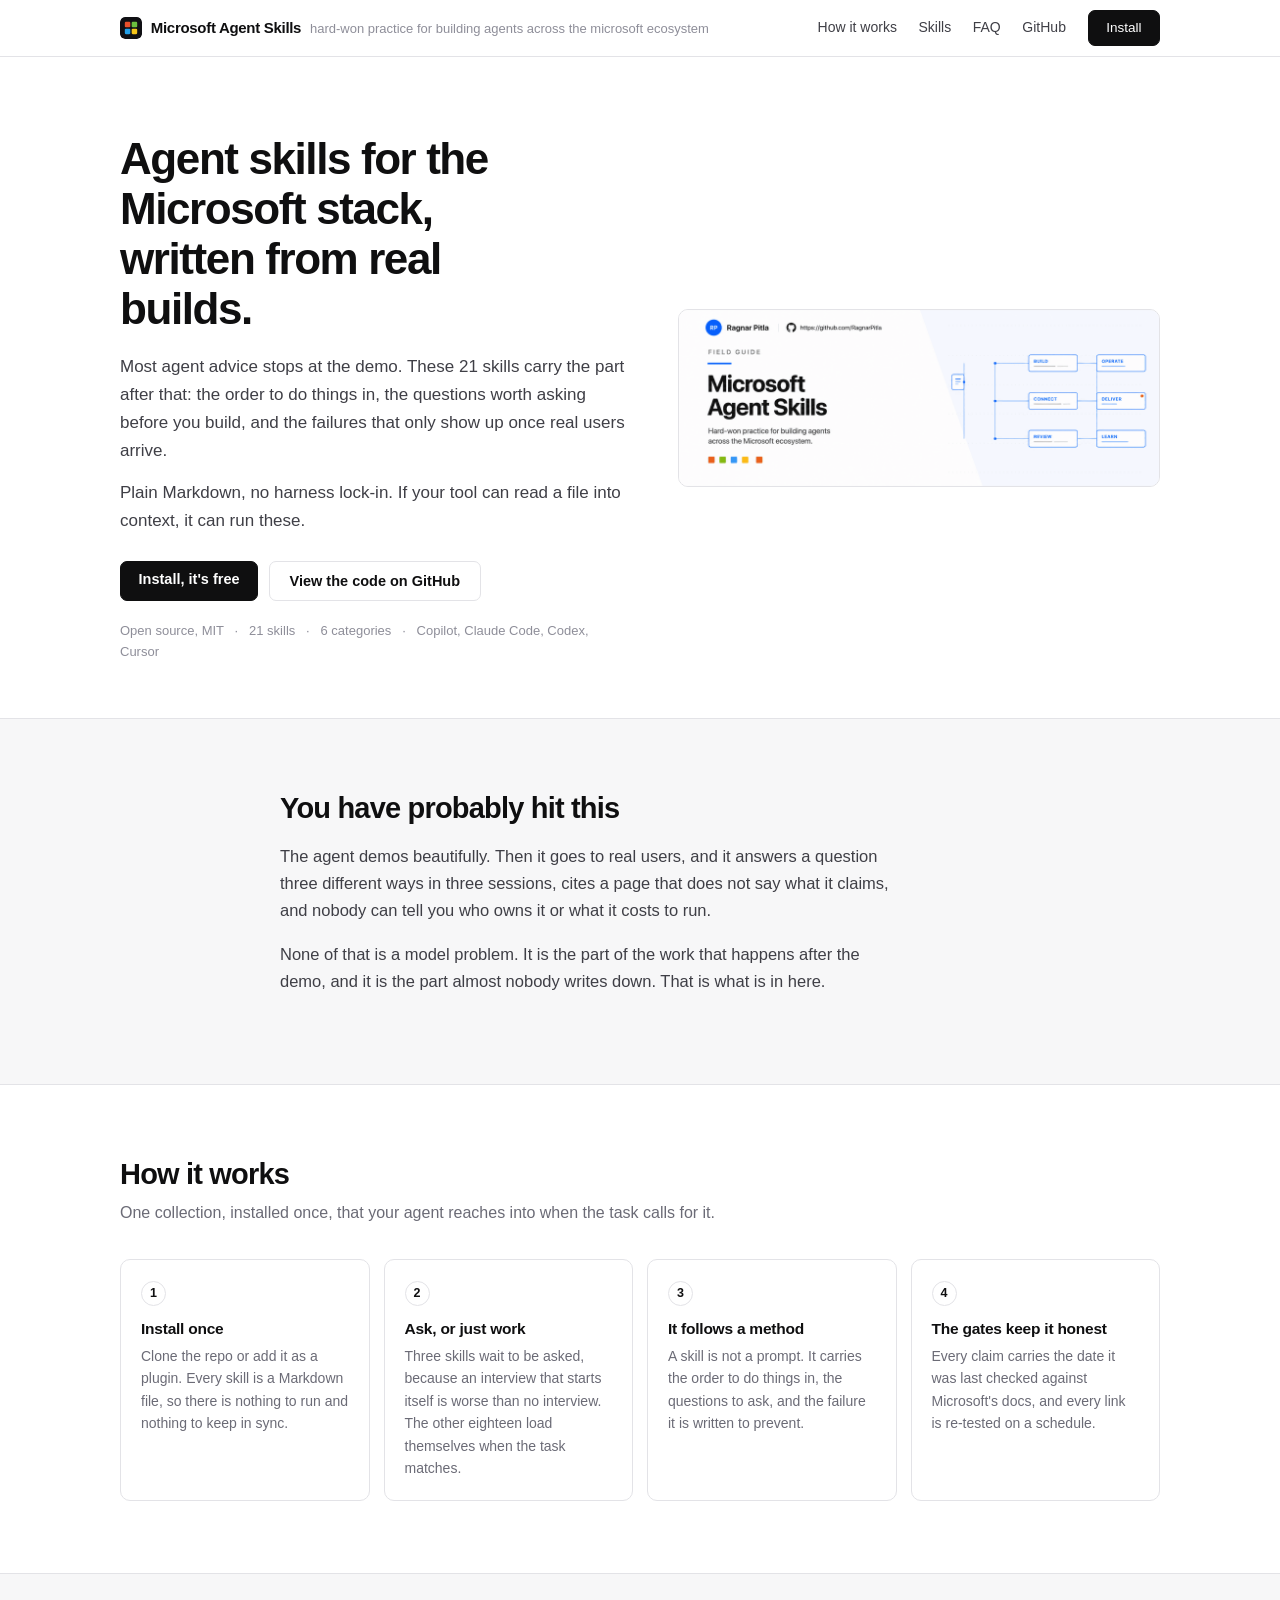
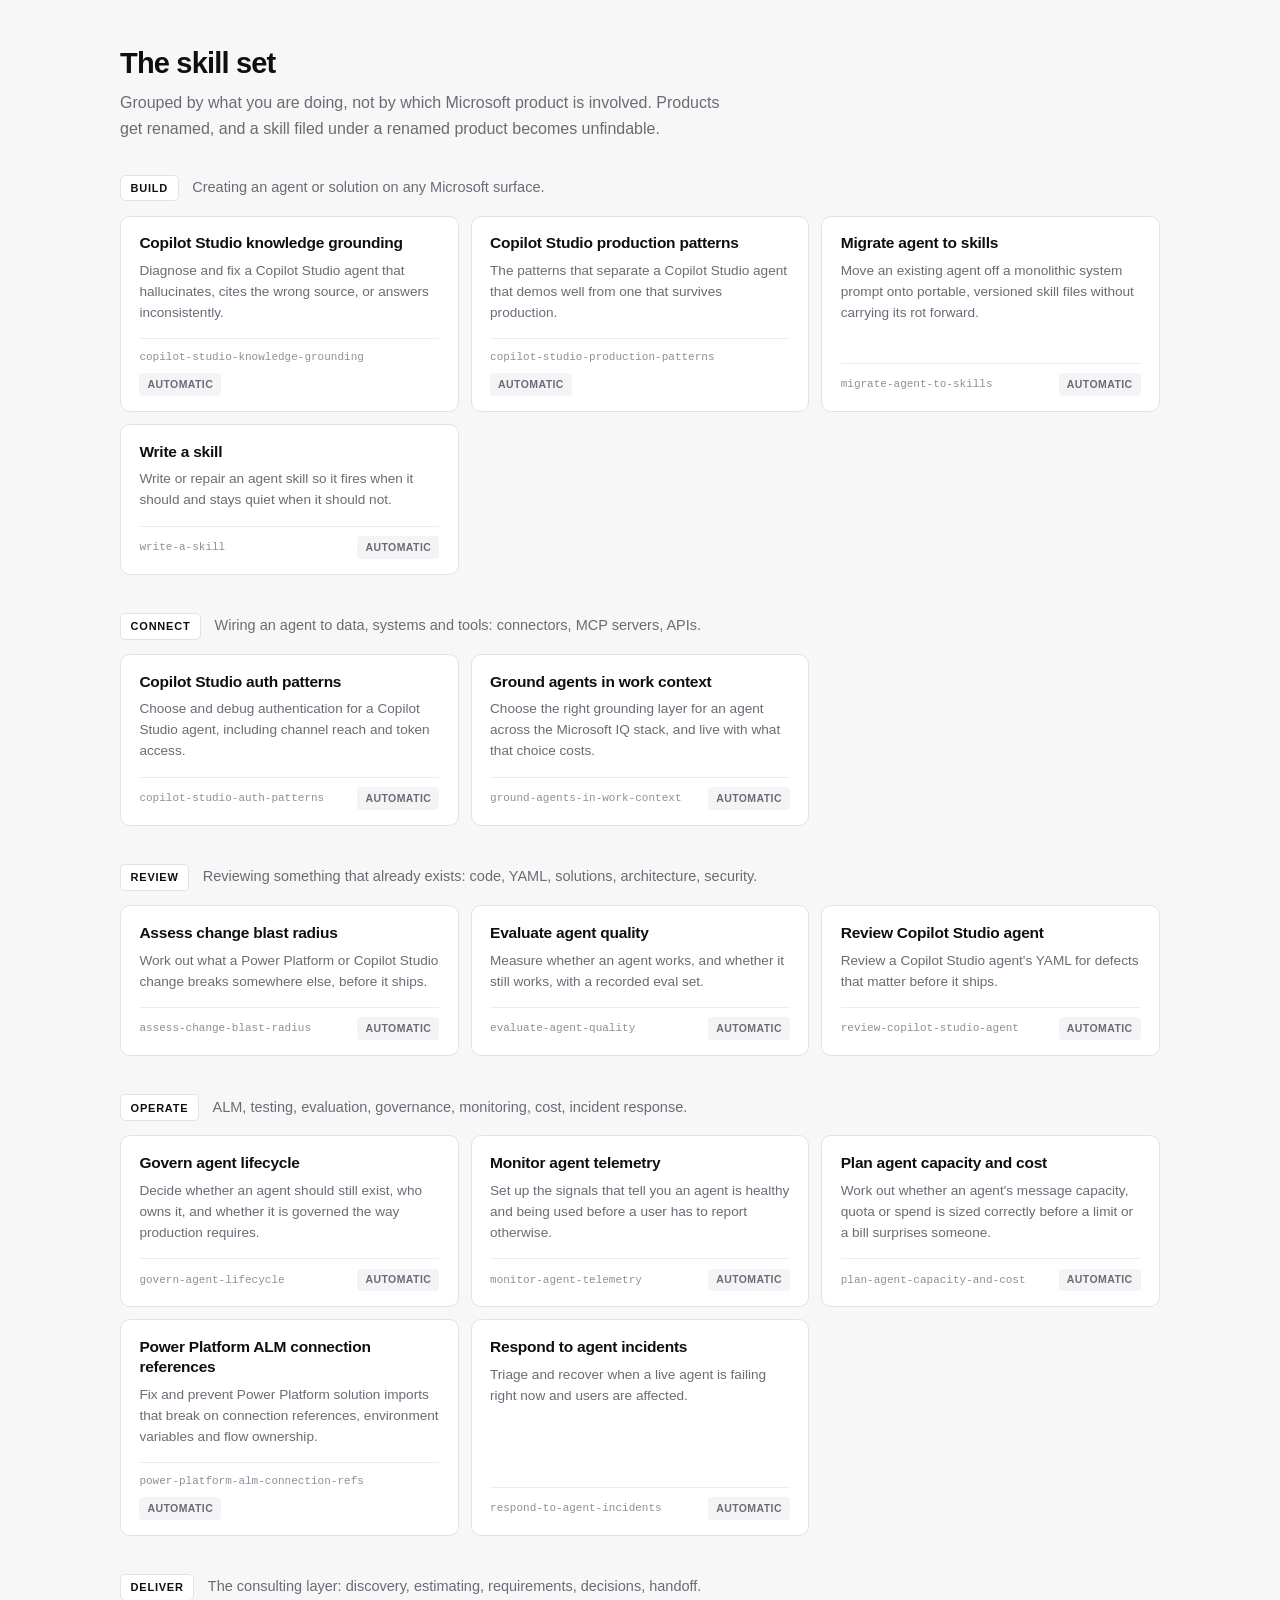
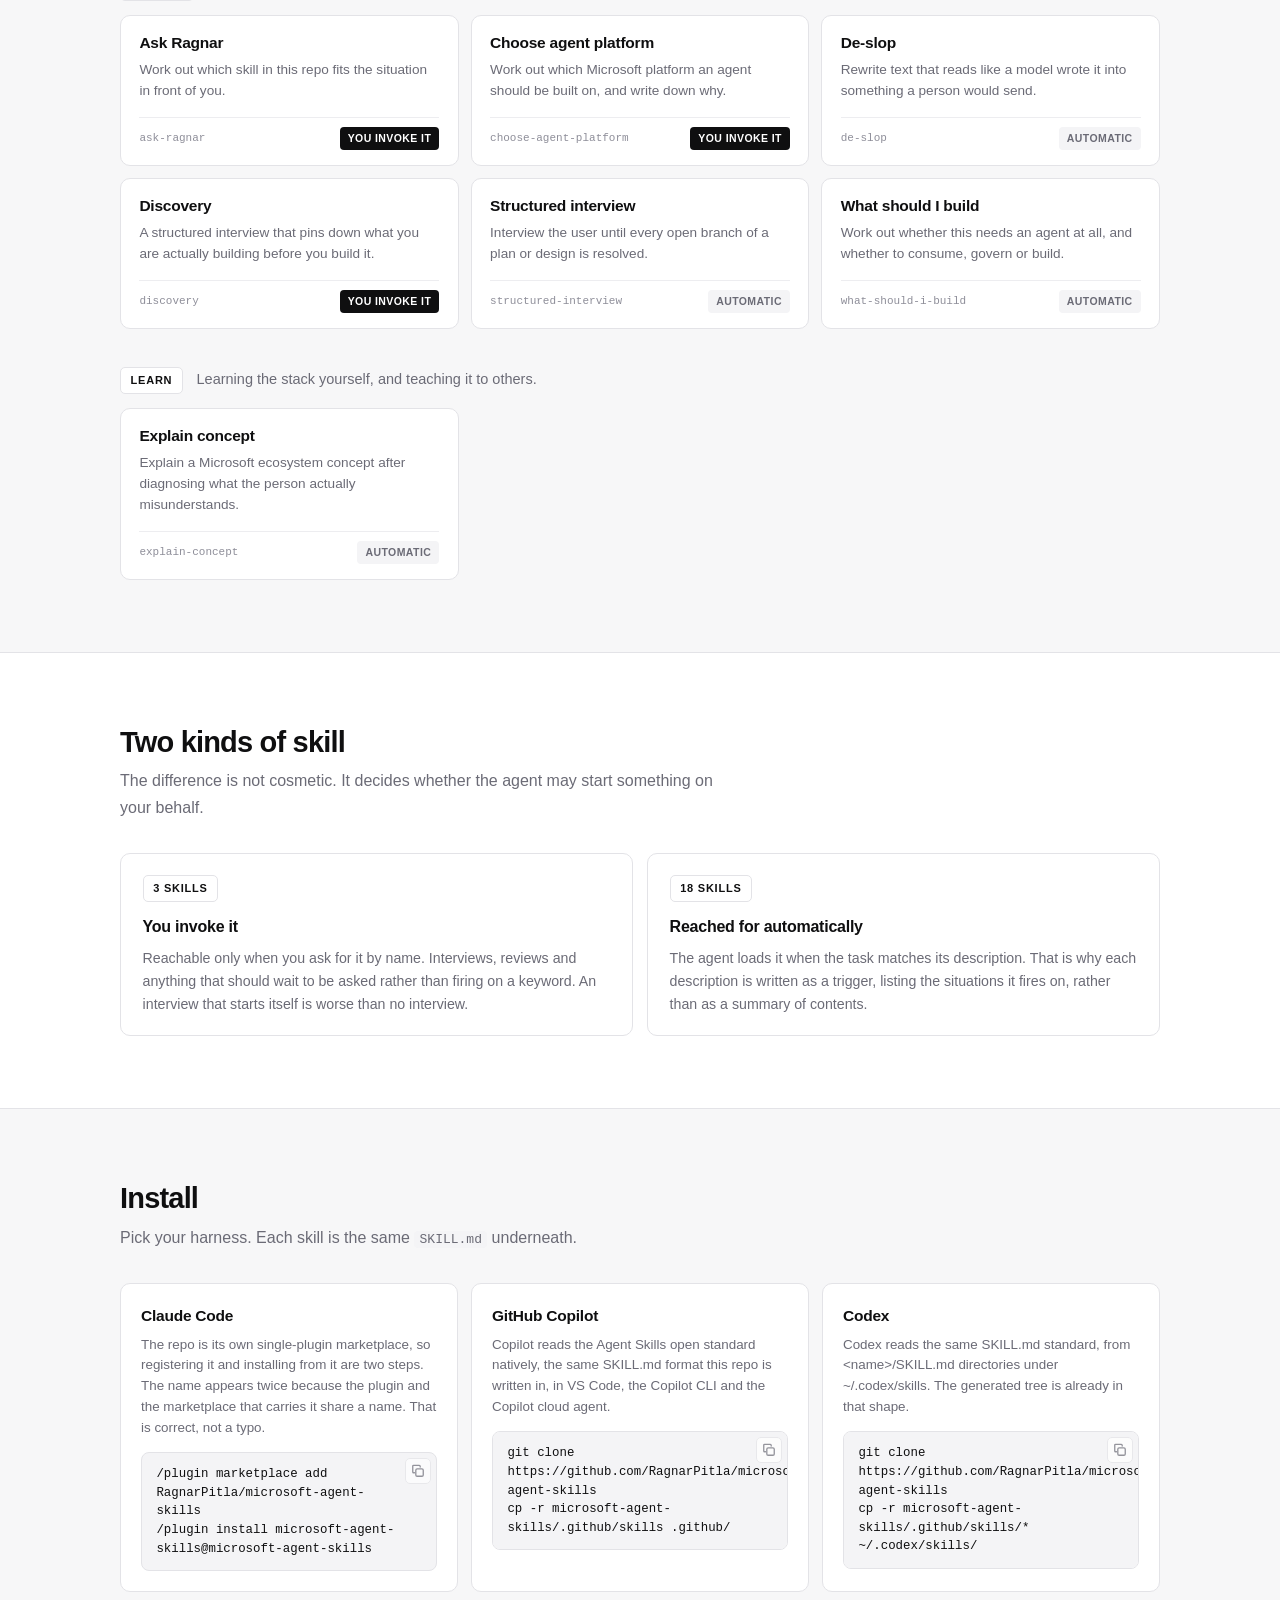
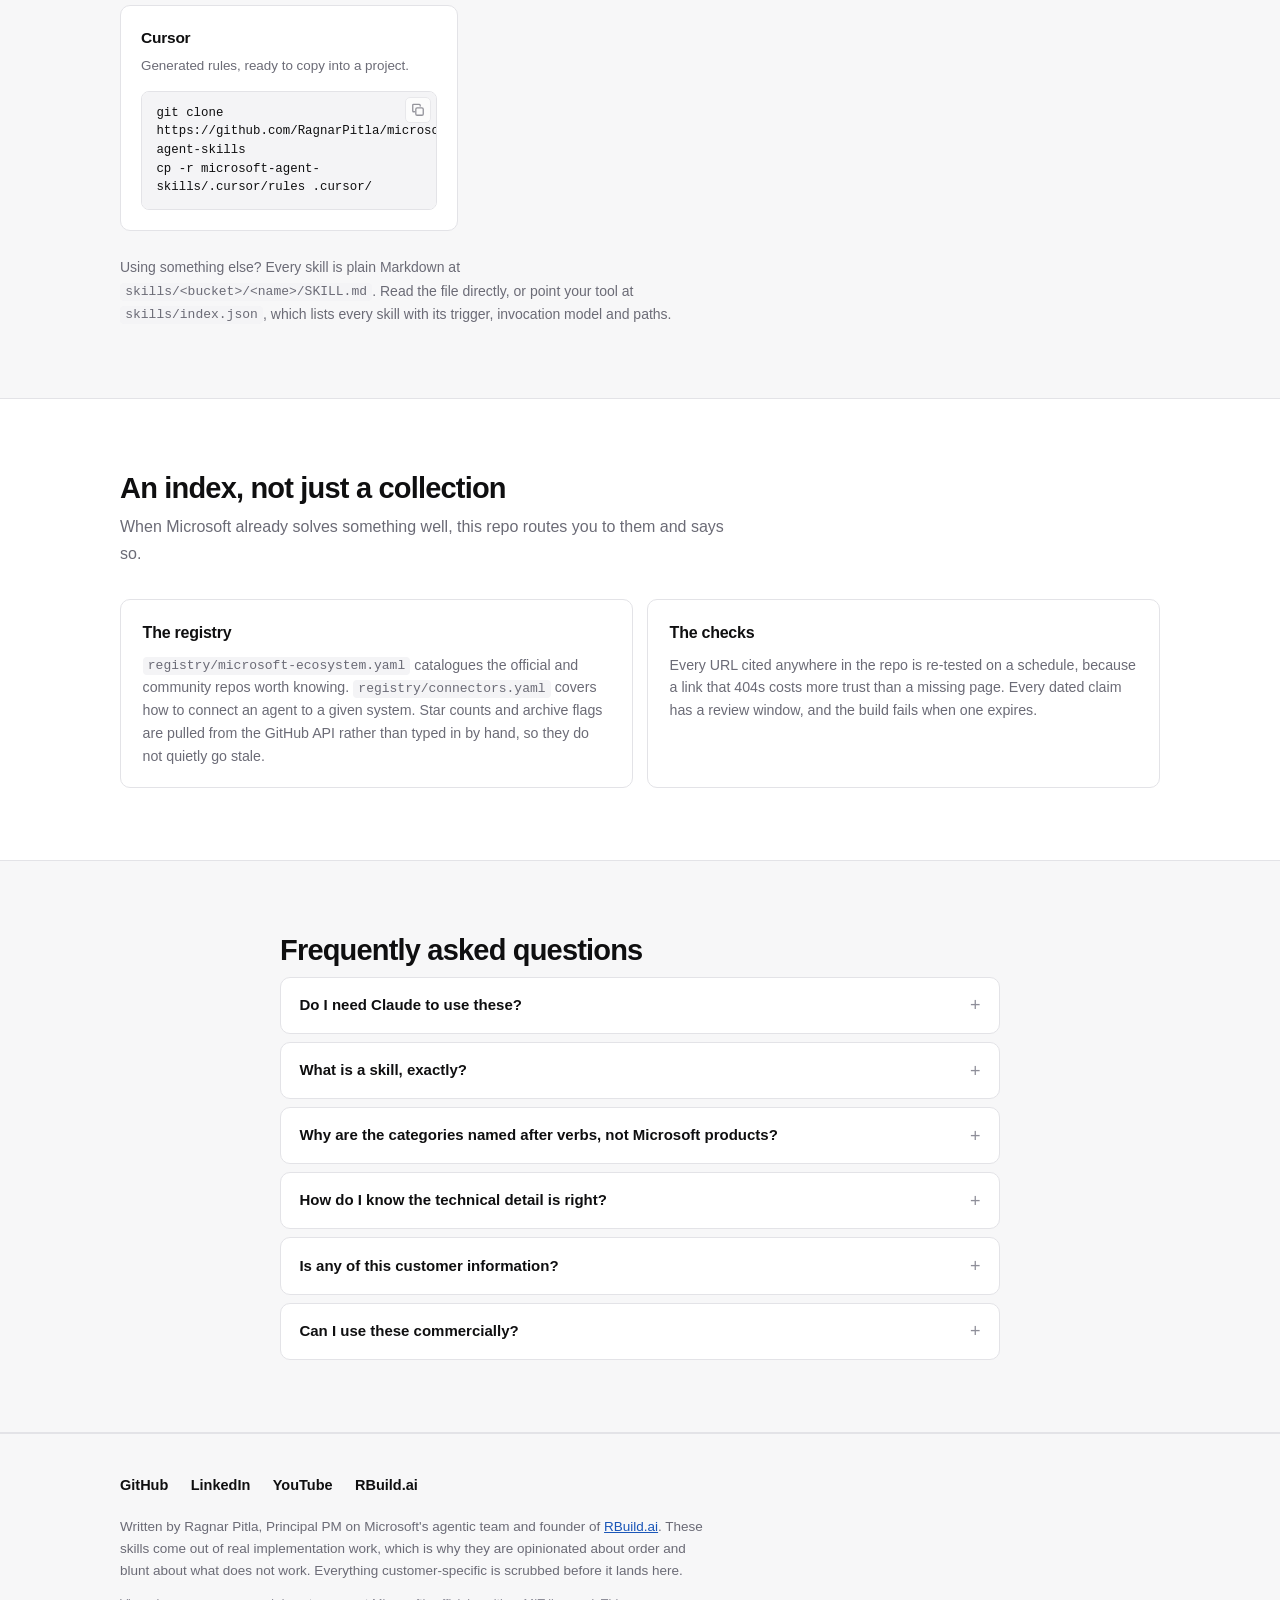
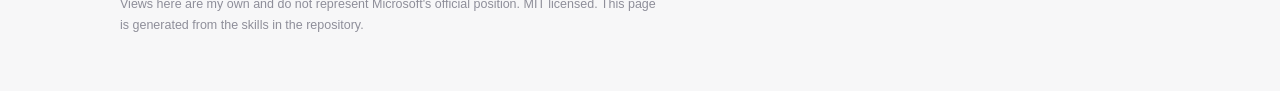
==== docs/index.html @ d9cc36c5 "Microsoft agent skills A harness-agnostic collection of agent skills for building, connecting, revie" ====
<!doctype html>
<!-- Generated by scripts/build-site.mjs. Do not edit by hand; run `npm run build`. -->
<html lang="en">
<head>
<meta charset="utf-8">
<meta name="viewport" content="width=device-width,initial-scale=1">
<title>Microsoft Agent Skills - Hard-won practice for building agents across the Microsoft ecosystem.</title>
<meta name="description" content="Hard-won practice for building agents across the Microsoft ecosystem.">
<meta property="og:title" content="Microsoft Agent Skills">
<meta property="og:description" content="Hard-won practice for building agents across the Microsoft ecosystem.">
<meta property="og:image" content="https://github.com/RagnarPitla/microsoft-agent-skills/raw/main/docs/assets/readme-hero.png">
<meta name="twitter:card" content="summary_large_image">
<link rel="icon" href="assets/favicon.svg" type="image/svg+xml">
<link rel="stylesheet" href="assets/site.css">
</head>
<body>

<header class="nav">
  <div class="wrap nav-in">
    <a class="brand" href="./">
      <img src="assets/favicon.svg" alt="" width="22" height="22">
      <strong>Microsoft Agent Skills</strong>
      <span class="brand-note">hard-won practice for building agents across the microsoft ecosystem</span>
    </a>
    <nav class="nav-links">
      <a href="#how">How it works</a>
      <a href="#skills">Skills</a>
      <a href="#faq">FAQ</a>
      <a href="https://github.com/RagnarPitla/microsoft-agent-skills">GitHub</a>
      <a class="btn dark" href="#install">Install</a>
    </nav>
  </div>
</header>

<main>

  <section class="hero">
    <div class="wrap hero-in">
      <div class="hero-copy">
        <h1>Agent skills for the Microsoft stack, written from real builds.</h1>
        <p class="lede">Most agent advice stops at the demo. These 21 skills carry the part after that: the order to do things in, the questions worth asking before you build, and the failures that only show up once real users arrive.</p>
        <p class="lede">Plain Markdown, no harness lock-in. If your tool can read a file into context, it can run these.</p>
        <div class="cta">
          <a class="btn dark" href="#install">Install, it's free</a>
          <a class="btn" href="https://github.com/RagnarPitla/microsoft-agent-skills">View the code on GitHub</a>
        </div>
        <p class="meta">Open source, MIT <span>&middot;</span> 21 skills <span>&middot;</span> 6 categories <span>&middot;</span> Copilot, Claude Code, Codex, Cursor</p>
      </div>
      <div class="hero-art">
        <img src="assets/readme-hero.png" alt="Microsoft Agent Skills by Ragnar Pitla - Hard-won practice for building agents across the Microsoft ecosystem.">
      </div>
    </div>
  </section>

  <section class="band">
    <div class="wrap narrow">
      <h2>You have probably hit this</h2>
      <p>The agent demos beautifully. Then it goes to real users, and it answers a question three different ways in three sessions, cites a page that does not say what it claims, and nobody can tell you who owns it or what it costs to run.</p>
      <p>None of that is a model problem. It is the part of the work that happens after the demo, and it is the part almost nobody writes down. That is what is in here.</p>
    </div>
  </section>

  <section id="how">
    <div class="wrap">
      <h2>How it works</h2>
      <p class="sub">One collection, installed once, that your agent reaches into when the task calls for it.</p>
      <ol class="steps">
          <li>
            <span class="num">1</span>
            <h3>Install once</h3>
            <p>Clone the repo or add it as a plugin. Every skill is a Markdown file, so there is nothing to run and nothing to keep in sync.</p>
          </li>
          <li>
            <span class="num">2</span>
            <h3>Ask, or just work</h3>
            <p>Three skills wait to be asked, because an interview that starts itself is worse than no interview. The other eighteen load themselves when the task matches.</p>
          </li>
          <li>
            <span class="num">3</span>
            <h3>It follows a method</h3>
            <p>A skill is not a prompt. It carries the order to do things in, the questions to ask, and the failure it is written to prevent.</p>
          </li>
          <li>
            <span class="num">4</span>
            <h3>The gates keep it honest</h3>
            <p>Every claim carries the date it was last checked against Microsoft's docs, and every link is re-tested on a schedule.</p>
          </li>
      </ol>
    </div>
  </section>

  <section id="skills" class="band">
    <div class="wrap">
      <h2>The skill set</h2>
      <p class="sub">Grouped by what you are doing, not by which Microsoft product is involved. Products get renamed, and a skill filed under a renamed product becomes unfindable.</p>
      <div class="buckets">
        <div class="bucket" id="build">
          <div class="bucket-head">
            <span class="pill">build</span>
            <p>Creating an agent or solution on any Microsoft surface.</p>
          </div>
          <div class="skills">
          <a class="skill" href="build/copilot-studio-knowledge-grounding.html">
            <h3>Copilot Studio knowledge grounding</h3>
            <p>Diagnose and fix a Copilot Studio agent that hallucinates, cites the wrong source, or answers inconsistently.</p>
            <footer><code>copilot-studio-knowledge-grounding</code><span class="badge auto">Automatic</span></footer>
          </a>
          <a class="skill" href="build/copilot-studio-production-patterns.html">
            <h3>Copilot Studio production patterns</h3>
            <p>The patterns that separate a Copilot Studio agent that demos well from one that survives production.</p>
            <footer><code>copilot-studio-production-patterns</code><span class="badge auto">Automatic</span></footer>
          </a>
          <a class="skill" href="build/migrate-agent-to-skills.html">
            <h3>Migrate agent to skills</h3>
            <p>Move an existing agent off a monolithic system prompt onto portable, versioned skill files without carrying its rot forward.</p>
            <footer><code>migrate-agent-to-skills</code><span class="badge auto">Automatic</span></footer>
          </a>
          <a class="skill" href="build/write-a-skill.html">
            <h3>Write a skill</h3>
            <p>Write or repair an agent skill so it fires when it should and stays quiet when it should not.</p>
            <footer><code>write-a-skill</code><span class="badge auto">Automatic</span></footer>
          </a>
          </div>
        </div>

        <div class="bucket" id="connect">
          <div class="bucket-head">
            <span class="pill">connect</span>
            <p>Wiring an agent to data, systems and tools: connectors, MCP servers, APIs.</p>
          </div>
          <div class="skills">
          <a class="skill" href="connect/copilot-studio-auth-patterns.html">
            <h3>Copilot Studio auth patterns</h3>
            <p>Choose and debug authentication for a Copilot Studio agent, including channel reach and token access.</p>
            <footer><code>copilot-studio-auth-patterns</code><span class="badge auto">Automatic</span></footer>
          </a>
          <a class="skill" href="connect/ground-agents-in-work-context.html">
            <h3>Ground agents in work context</h3>
            <p>Choose the right grounding layer for an agent across the Microsoft IQ stack, and live with what that choice costs.</p>
            <footer><code>ground-agents-in-work-context</code><span class="badge auto">Automatic</span></footer>
          </a>
          </div>
        </div>

        <div class="bucket" id="review">
          <div class="bucket-head">
            <span class="pill">review</span>
            <p>Reviewing something that already exists: code, YAML, solutions, architecture, security.</p>
          </div>
          <div class="skills">
          <a class="skill" href="review/assess-change-blast-radius.html">
            <h3>Assess change blast radius</h3>
            <p>Work out what a Power Platform or Copilot Studio change breaks somewhere else, before it ships.</p>
            <footer><code>assess-change-blast-radius</code><span class="badge auto">Automatic</span></footer>
          </a>
          <a class="skill" href="review/evaluate-agent-quality.html">
            <h3>Evaluate agent quality</h3>
            <p>Measure whether an agent works, and whether it still works, with a recorded eval set.</p>
            <footer><code>evaluate-agent-quality</code><span class="badge auto">Automatic</span></footer>
          </a>
          <a class="skill" href="review/review-copilot-studio-agent.html">
            <h3>Review Copilot Studio agent</h3>
            <p>Review a Copilot Studio agent's YAML for defects that matter before it ships.</p>
            <footer><code>review-copilot-studio-agent</code><span class="badge auto">Automatic</span></footer>
          </a>
          </div>
        </div>

        <div class="bucket" id="operate">
          <div class="bucket-head">
            <span class="pill">operate</span>
            <p>ALM, testing, evaluation, governance, monitoring, cost, incident response.</p>
          </div>
          <div class="skills">
          <a class="skill" href="operate/govern-agent-lifecycle.html">
            <h3>Govern agent lifecycle</h3>
            <p>Decide whether an agent should still exist, who owns it, and whether it is governed the way production requires.</p>
            <footer><code>govern-agent-lifecycle</code><span class="badge auto">Automatic</span></footer>
          </a>
          <a class="skill" href="operate/monitor-agent-telemetry.html">
            <h3>Monitor agent telemetry</h3>
            <p>Set up the signals that tell you an agent is healthy and being used before a user has to report otherwise.</p>
            <footer><code>monitor-agent-telemetry</code><span class="badge auto">Automatic</span></footer>
          </a>
          <a class="skill" href="operate/plan-agent-capacity-and-cost.html">
            <h3>Plan agent capacity and cost</h3>
            <p>Work out whether an agent's message capacity, quota or spend is sized correctly before a limit or a bill surprises someone.</p>
            <footer><code>plan-agent-capacity-and-cost</code><span class="badge auto">Automatic</span></footer>
          </a>
          <a class="skill" href="operate/power-platform-alm-connection-refs.html">
            <h3>Power Platform ALM connection references</h3>
            <p>Fix and prevent Power Platform solution imports that break on connection references, environment variables and flow ownership.</p>
            <footer><code>power-platform-alm-connection-refs</code><span class="badge auto">Automatic</span></footer>
          </a>
          <a class="skill" href="operate/respond-to-agent-incidents.html">
            <h3>Respond to agent incidents</h3>
            <p>Triage and recover when a live agent is failing right now and users are affected.</p>
            <footer><code>respond-to-agent-incidents</code><span class="badge auto">Automatic</span></footer>
          </a>
          </div>
        </div>

        <div class="bucket" id="deliver">
          <div class="bucket-head">
            <span class="pill">deliver</span>
            <p>The consulting layer: discovery, estimating, requirements, decisions, handoff.</p>
          </div>
          <div class="skills">
          <a class="skill" href="deliver/ask-ragnar.html">
            <h3>Ask Ragnar</h3>
            <p>Work out which skill in this repo fits the situation in front of you.</p>
            <footer><code>ask-ragnar</code><span class="badge you">You invoke it</span></footer>
          </a>
          <a class="skill" href="deliver/choose-agent-platform.html">
            <h3>Choose agent platform</h3>
            <p>Work out which Microsoft platform an agent should be built on, and write down why.</p>
            <footer><code>choose-agent-platform</code><span class="badge you">You invoke it</span></footer>
          </a>
          <a class="skill" href="deliver/de-slop.html">
            <h3>De-slop</h3>
            <p>Rewrite text that reads like a model wrote it into something a person would send.</p>
            <footer><code>de-slop</code><span class="badge auto">Automatic</span></footer>
          </a>
          <a class="skill" href="deliver/discovery.html">
            <h3>Discovery</h3>
            <p>A structured interview that pins down what you are actually building before you build it.</p>
            <footer><code>discovery</code><span class="badge you">You invoke it</span></footer>
          </a>
          <a class="skill" href="deliver/structured-interview.html">
            <h3>Structured interview</h3>
            <p>Interview the user until every open branch of a plan or design is resolved.</p>
            <footer><code>structured-interview</code><span class="badge auto">Automatic</span></footer>
          </a>
          <a class="skill" href="deliver/what-should-i-build.html">
            <h3>What should I build</h3>
            <p>Work out whether this needs an agent at all, and whether to consume, govern or build.</p>
            <footer><code>what-should-i-build</code><span class="badge auto">Automatic</span></footer>
          </a>
          </div>
        </div>

        <div class="bucket" id="learn">
          <div class="bucket-head">
            <span class="pill">learn</span>
            <p>Learning the stack yourself, and teaching it to others.</p>
          </div>
          <div class="skills">
          <a class="skill" href="learn/explain-concept.html">
            <h3>Explain concept</h3>
            <p>Explain a Microsoft ecosystem concept after diagnosing what the person actually misunderstands.</p>
            <footer><code>explain-concept</code><span class="badge auto">Automatic</span></footer>
          </a>
          </div>
        </div>
      </div>
    </div>
  </section>

  <section id="invocation">
    <div class="wrap">
      <h2>Two kinds of skill</h2>
      <p class="sub">The difference is not cosmetic. It decides whether the agent may start something on your behalf.</p>
      <div class="two">
        <div>
          <span class="pill">3 skills</span>
          <h3>You invoke it</h3>
          <p>Reachable only when you ask for it by name. Interviews, reviews and anything that should wait to be asked rather than firing on a keyword. An interview that starts itself is worse than no interview.</p>
        </div>
        <div>
          <span class="pill">18 skills</span>
          <h3>Reached for automatically</h3>
          <p>The agent loads it when the task matches its description. That is why each description is written as a trigger, listing the situations it fires on, rather than as a summary of contents.</p>
        </div>
      </div>
    </div>
  </section>

  <section id="install" class="band">
    <div class="wrap">
      <h2>Install</h2>
      <p class="sub">Pick your harness. Each skill is the same <code>SKILL.md</code> underneath.</p>
      <div class="installs">
          <article class="install">
            <h3>Claude Code</h3>
            <p>The repo is its own single-plugin marketplace, so registering it and installing from it are two steps. The name appears twice because the plugin and the marketplace that carries it share a name. That is correct, not a typo.</p>
            <pre><code>/plugin marketplace add RagnarPitla/microsoft-agent-skills
/plugin install microsoft-agent-skills@microsoft-agent-skills</code></pre>
          </article>
          <article class="install">
            <h3>GitHub Copilot</h3>
            <p>Copilot reads the Agent Skills open standard natively, the same SKILL.md format this repo is written in, in VS Code, the Copilot CLI and the Copilot cloud agent.</p>
            <pre><code>git clone https://github.com/RagnarPitla/microsoft-agent-skills
cp -r microsoft-agent-skills/.github/skills .github/</code></pre>
          </article>
          <article class="install">
            <h3>Codex</h3>
            <p>Codex reads the same SKILL.md standard, from &lt;name&gt;/SKILL.md directories under ~/.codex/skills. The generated tree is already in that shape.</p>
            <pre><code>git clone https://github.com/RagnarPitla/microsoft-agent-skills
cp -r microsoft-agent-skills/.github/skills/* ~/.codex/skills/</code></pre>
          </article>
          <article class="install">
            <h3>Cursor</h3>
            <p>Generated rules, ready to copy into a project.</p>
            <pre><code>git clone https://github.com/RagnarPitla/microsoft-agent-skills
cp -r microsoft-agent-skills/.cursor/rules .cursor/</code></pre>
          </article>
      </div>
      <p class="note">Using something else? Every skill is plain Markdown at <code>skills/&lt;bucket&gt;/&lt;name&gt;/SKILL.md</code>. Read the file directly, or point your tool at <code>skills/index.json</code>, which lists every skill with its trigger, invocation model and paths.</p>
    </div>
  </section>

  <section id="honest">
    <div class="wrap">
      <h2>An index, not just a collection</h2>
      <p class="sub">When Microsoft already solves something well, this repo routes you to them and says so.</p>
      <div class="two">
        <div>
          <h3>The registry</h3>
          <p><code>registry/microsoft-ecosystem.yaml</code> catalogues the official and community repos worth knowing. <code>registry/connectors.yaml</code> covers how to connect an agent to a given system. Star counts and archive flags are pulled from the GitHub API rather than typed in by hand, so they do not quietly go stale.</p>
        </div>
        <div>
          <h3>The checks</h3>
          <p>Every URL cited anywhere in the repo is re-tested on a schedule, because a link that 404s costs more trust than a missing page. Every dated claim has a review window, and the build fails when one expires.</p>
        </div>
      </div>
    </div>
  </section>

  <section id="faq" class="band">
    <div class="wrap narrow">
      <h2>Frequently asked questions</h2>
      <div class="faq">
          <details>
            <summary>Do I need Claude to use these?</summary>
            <p>No. GitHub Copilot is the primary target, and Codex and Cursor are peers rather than afterthoughts. Every skill is plain Markdown with no harness-specific assumptions, so any tool that can read a file into context can run them.</p>
          </details>
          <details>
            <summary>What is a skill, exactly?</summary>
            <p>A Markdown file with front matter, holding the method for one job: what to ask, what order to do it in, and what goes wrong if you skip a step. It is closer to a checklist written by someone who has done the work than to a prompt.</p>
          </details>
          <details>
            <summary>Why are the categories named after verbs, not Microsoft products?</summary>
            <p>Because Microsoft renames its products constantly. A folder called copilot-studio would be wrong within a year, and a skill filed under a renamed product becomes unfindable. Products appear inside a skill, never as the top-level taxonomy.</p>
          </details>
          <details>
            <summary>How do I know the technical detail is right?</summary>
            <p>Every skill records the date its claims were last read against Microsoft's documentation, and one line on where the knowledge came from. Perishable claims carry their own review date and the build fails when one goes stale. Where something could not be verified, the skill says so instead of guessing.</p>
          </details>
          <details>
            <summary>Is any of this customer information?</summary>
            <p>No. Nothing here names a customer, carries data from a customer tenant, or describes anything Microsoft has not announced publicly. Worked examples use invented companies and synthetic data, and a scrub gate runs before anything is published.</p>
          </details>
          <details>
            <summary>Can I use these commercially?</summary>
            <p>Yes. MIT licensed. Fork it, copy one skill out of it, or rewrite them for your own stack.</p>
          </details>
      </div>
    </div>
  </section>

</main>

<footer class="foot">
  <div class="wrap">
    <div class="foot-links">
        <a href="https://github.com/RagnarPitla">GitHub</a>
        <a href="https://www.linkedin.com/in/ragnarpitla">LinkedIn</a>
        <a href="https://www.youtube.com/@RagnarPitla">YouTube</a>
        <a href="https://rbuild.ai">RBuild.ai</a>
    </div>
    <p>Written by Ragnar Pitla, Principal PM on Microsoft's agentic team and founder of <a href="https://rbuild.ai">RBuild.ai</a>. These skills come out of real implementation work, which is why they are opinionated about order and blunt about what does not work. Everything customer-specific is scrubbed before it lands here.</p>
    <p class="fine">Views here are my own and do not represent Microsoft's official position. MIT licensed. This page is generated from the skills in the repository.</p>
  </div>
</footer>

<script src="assets/copy.js" defer></script>

</body>
</html>
---- docs/assets/site.css ----
/* Site styles for the published pages.
   Hand-maintained. Shared by the generated landing page (docs/index.html) and
   by every Markdown page rendered through _layouts/default.html, so a skill
   page and the front page read as one site. */

:root {
  --ink: #0f0f10;
  --ink-soft: #3f3f46;
  --muted: #6b6b76;
  --faint: #8e8e99;
  --line: #e3e3e7;
  --line-soft: #ededf0;
  --bg: #ffffff;
  --band: #f7f7f8;
  --card: #ffffff;
  --code-bg: #f4f4f6;
  --accent: #0f0f10;
  --link: #1a56b8;
  --radius: 10px;
  --wrap: 1120px;
}

@media (prefers-color-scheme: dark) {
  :root {
    --ink: #f4f4f6;
    --ink-soft: #d3d3da;
    --muted: #9d9daa;
    --faint: #85858f;
    --line: #2a2a31;
    --line-soft: #212127;
    --bg: #0d0d10;
    --band: #131317;
    --card: #131317;
    --code-bg: #17171c;
    --accent: #f4f4f6;
    --link: #7fb2f5;
  }
}

* { box-sizing: border-box; }

html { scroll-behavior: smooth; }

body {
  margin: 0;
  background: var(--bg);
  color: var(--ink);
  font: 16px/1.65 -apple-system, "Segoe UI", Inter, Aptos, Roboto, Helvetica, Arial, sans-serif;
  -webkit-font-smoothing: antialiased;
}

a { color: var(--link); }

code {
  font: 13px/1.5 ui-monospace, "SF Mono", Menlo, Consolas, monospace;
  background: var(--code-bg);
  border-radius: 4px;
  padding: .1em .4em;
}

pre {
  margin: 0;
  background: var(--code-bg);
  border: 1px solid var(--line);
  border-radius: 8px;
  padding: .75rem .9rem;
  overflow-x: auto;
}

/* Copy buttons are injected by assets/copy.js, which wraps every pre in .snip. */
.snip { position: relative; }

.snip .copy {
  position: absolute;
  top: 6px;
  right: 6px;
  display: inline-flex;
  align-items: center;
  justify-content: center;
  width: 26px;
  height: 26px;
  padding: 0;
  border: 1px solid var(--line);
  border-radius: 5px;
  background: var(--bg);
  color: var(--muted);
  cursor: pointer;
  opacity: .7;
  transition: opacity .12s, color .12s, border-color .12s;
}

.snip .copy svg { width: 14px; height: 14px; display: block; }
.snip:hover .copy,
.snip .copy:focus-visible { opacity: 1; }
.snip .copy:hover { color: var(--ink); border-color: var(--muted); }
.snip .copy.done { opacity: 1; color: var(--ink); border-color: var(--muted); }

/* Touch devices have no hover, so the button has to be legible from the start. */
@media (hover: none) {
  .snip .copy { opacity: 1; }
}

.snip pre { padding-right: 2.6rem; }

pre code {
  background: none;
  padding: 0;
  font-size: 12.4px;
  /* Wrap at spaces so a command reads without scrolling, but never mid-token:
     a URL broken in half looks like two arguments. Long tokens overflow into
     the pre's horizontal scroll instead. */
  white-space: pre-wrap;
  display: block;
}

.wrap { max-width: var(--wrap); margin: 0 auto; padding: 0 clamp(1.15rem, 4vw, 2.5rem); }
.wrap.narrow { max-width: 800px; }

/* --------------------------------------------------------------------- nav */

.nav {
  position: sticky;
  top: 0;
  z-index: 30;
  background: color-mix(in srgb, var(--bg) 88%, transparent);
  backdrop-filter: blur(10px);
  -webkit-backdrop-filter: blur(10px);
  border-bottom: 1px solid var(--line);
}

.nav-in { display: flex; align-items: center; justify-content: space-between; gap: 1rem; height: 56px; }

.brand { display: flex; align-items: baseline; gap: .55rem; text-decoration: none; color: var(--ink); min-width: 0; }
.brand img { align-self: center; border-radius: 5px; flex: none; }
.brand strong { font-size: 15px; font-weight: 800; letter-spacing: -.02em; white-space: nowrap; }

.brand-note {
  color: var(--faint);
  font-size: 13px;
  white-space: nowrap;
  overflow: hidden;
  text-overflow: ellipsis;
}

.nav-links { display: flex; align-items: center; gap: 1.35rem; }
.nav-links a { color: var(--ink-soft); text-decoration: none; font-size: 14px; font-weight: 500; white-space: nowrap; }
.nav-links a:hover { color: var(--ink); }

/* ----------------------------------------------------------------- buttons */

.btn {
  display: inline-block;
  padding: .6rem 1.25rem;
  border-radius: 7px;
  border: 1px solid var(--line);
  background: var(--bg);
  color: var(--ink);
  text-decoration: none;
  font-weight: 600;
  font-size: 14.5px;
  line-height: 1.3;
  transition: border-color .15s, background .15s, opacity .15s;
}

.btn:hover { border-color: var(--muted); }

.btn.dark {
  background: var(--accent);
  border-color: var(--accent);
  color: var(--bg);
  padding: .5rem 1.1rem;
}

.btn.dark:hover { opacity: .85; }
.nav-links .btn.dark { font-size: 13.5px; }

/* -------------------------------------------------------------------- hero */

.hero { padding: clamp(2.75rem, 6vw, 5rem) 0 clamp(2.25rem, 5vw, 3.5rem); }

.hero-in { display: grid; grid-template-columns: minmax(0, 1.05fr) minmax(0, 1fr); gap: clamp(1.75rem, 4vw, 3.5rem); align-items: center; }

.hero h1 {
  margin: 0 0 1.15rem;
  font-size: clamp(30px, 4.4vw, 44px);
  font-weight: 800;
  letter-spacing: -.032em;
  line-height: 1.14;
  max-width: 17ch;
}

.hero .lede { margin: 0 0 .9rem; font-size: clamp(15.5px, 1.6vw, 17px); color: var(--ink-soft); max-width: 56ch; }

.cta { display: flex; gap: .65rem; flex-wrap: wrap; margin: 1.6rem 0 0; }

.meta { margin: 1.15rem 0 0; font-size: 13px; color: var(--faint); }
.meta span { margin: 0 .45rem; }

.hero-art img {
  width: 100%;
  height: auto;
  display: block;
  border: 1px solid var(--line);
  border-radius: var(--radius);
}

/* ---------------------------------------------------------------- sections */

section { padding: clamp(2.75rem, 6vw, 4.5rem) 0; }
.hero { padding-top: clamp(2.75rem, 6vw, 5rem); }
.band { background: var(--band); border-top: 1px solid var(--line); border-bottom: 1px solid var(--line); }

section h2 {
  margin: 0 0 .55rem;
  font-size: clamp(22px, 2.8vw, 29px);
  font-weight: 800;
  letter-spacing: -.028em;
  line-height: 1.2;
}

section .sub { margin: 0 0 2rem; color: var(--muted); font-size: 16px; max-width: 68ch; }
.band .wrap.narrow p { color: var(--ink-soft); max-width: 68ch; font-size: 16.5px; }
.note { margin: 1.6rem 0 0; font-size: 14px; color: var(--muted); max-width: 76ch; }

/* ------------------------------------------------------------------- steps */

.steps { list-style: none; display: grid; grid-template-columns: repeat(auto-fit, minmax(230px, 1fr)); gap: 14px; margin: 0; padding: 0; }

.steps li { background: var(--card); border: 1px solid var(--line); border-radius: var(--radius); padding: 1.2rem 1.25rem 1.3rem; }

.num {
  display: inline-flex;
  align-items: center;
  justify-content: center;
  width: 25px; height: 25px;
  margin-bottom: .8rem;
  border: 1px solid var(--line);
  border-radius: 50%;
  font-size: 12.5px;
  font-weight: 700;
  color: var(--ink);
}

.steps h3 { margin: 0 0 .4rem; font-size: 15.5px; font-weight: 700; letter-spacing: -.015em; line-height: 1.3; }
.steps p { margin: 0; font-size: 14px; color: var(--muted); line-height: 1.6; }

/* ------------------------------------------------------------------ skills */

.buckets { display: flex; flex-direction: column; gap: clamp(1.75rem, 3vw, 2.5rem); }
.bucket { scroll-margin-top: 72px; }
.bucket-head { display: flex; align-items: baseline; gap: .85rem; flex-wrap: wrap; margin-bottom: .9rem; }
.bucket-head p { margin: 0; color: var(--muted); font-size: 14.5px; }

.pill {
  display: inline-block;
  padding: .2rem .6rem;
  border: 1px solid var(--line);
  border-radius: 5px;
  background: var(--bg);
  font-size: 11px;
  font-weight: 800;
  letter-spacing: .07em;
  text-transform: uppercase;
  color: var(--ink);
}

.skills { display: grid; grid-template-columns: repeat(auto-fill, minmax(255px, 1fr)); gap: 12px; }

.skill {
  display: flex;
  flex-direction: column;
  text-decoration: none;
  color: inherit;
  background: var(--card);
  border: 1px solid var(--line);
  border-radius: var(--radius);
  padding: 1.05rem 1.15rem .95rem;
  transition: border-color .15s, transform .15s;
}

.skill:hover { border-color: var(--muted); transform: translateY(-2px); }
.skill h3 { margin: 0 0 .4rem; font-size: 15.5px; font-weight: 700; letter-spacing: -.015em; line-height: 1.3; }
.skill p { margin: 0 0 .95rem; font-size: 13.6px; color: var(--muted); line-height: 1.55; flex: 1; }

.skill footer { display: flex; align-items: center; justify-content: space-between; gap: .5rem; flex-wrap: wrap; border-top: 1px solid var(--line-soft); padding-top: .6rem; }
.skill footer code { font-size: 11px; background: none; padding: 0; color: var(--faint); }

.badge { font-size: 10.5px; font-weight: 800; letter-spacing: .04em; padding: .16rem .5rem; border-radius: 4px; white-space: nowrap; text-transform: uppercase; }
.badge.you { background: var(--accent); color: var(--bg); }
.badge.auto { background: var(--code-bg); color: var(--muted); }

/* ------------------------------------------------------------------- two-up */

.two { display: grid; grid-template-columns: repeat(auto-fit, minmax(280px, 1fr)); gap: 14px; }
.two > div { background: var(--card); border: 1px solid var(--line); border-radius: var(--radius); padding: 1.25rem 1.35rem; }
.two .pill { margin-bottom: .75rem; }
.two h3 { margin: 0 0 .45rem; font-size: 16px; font-weight: 700; letter-spacing: -.015em; }
.two p { margin: 0; color: var(--muted); font-size: 14.2px; line-height: 1.6; }

/* ----------------------------------------------------------------- install */

.installs { display: grid; grid-template-columns: repeat(auto-fit, minmax(270px, 1fr)); gap: 13px; }
.install { background: var(--card); border: 1px solid var(--line); border-radius: var(--radius); padding: 1.15rem 1.25rem 1.25rem; }
.install h3 { margin: 0 0 .4rem; font-size: 15.5px; font-weight: 700; letter-spacing: -.015em; }
.install p { margin: 0 0 .85rem; font-size: 13.4px; color: var(--muted); line-height: 1.55; }

/* --------------------------------------------------------------------- faq */

.faq { display: flex; flex-direction: column; gap: 8px; }

.faq details { background: var(--card); border: 1px solid var(--line); border-radius: var(--radius); }
.faq summary { cursor: pointer; list-style: none; padding: .95rem 1.15rem; font-size: 15px; font-weight: 600; display: flex; justify-content: space-between; gap: 1rem; align-items: center; }
.faq summary::-webkit-details-marker { display: none; }
.faq summary::after { content: "+"; color: var(--faint); font-weight: 400; font-size: 18px; line-height: 1; }
.faq details[open] summary::after { content: "\2212"; }
.faq p { margin: 0; padding: 0 1.15rem 1.1rem; color: var(--muted); font-size: 14.5px; line-height: 1.65; }

/* -------------------------------------------------------------- doc pages */

.doc { padding: clamp(2rem, 5vw, 3.25rem) 0 clamp(2.5rem, 5vw, 4rem); }

.crumb { margin: 0 0 1rem; font-size: 13px; color: var(--faint); display: flex; gap: .45rem; }
.crumb a { color: var(--muted); text-decoration: none; }
.crumb a:hover { color: var(--ink); text-decoration: underline; }

.doc-title { margin: 0 0 .6rem; font-size: clamp(27px, 4vw, 38px); font-weight: 800; letter-spacing: -.03em; line-height: 1.15; }
.doc-sub { margin: 0 0 1.2rem; font-size: 17px; color: var(--ink-soft); }

.doc-meta { display: flex; align-items: center; gap: .75rem; flex-wrap: wrap; padding-bottom: 1.4rem; border-bottom: 1px solid var(--line); }
.doc-meta code { font-size: 12.5px; }
.doc-meta a { font-size: 13.5px; font-weight: 600; text-decoration: none; }
.doc-meta a:hover { text-decoration: underline; }

.invoke { margin: 1.5rem 0 0; }
.invoke-label { margin: 0 0 .45rem; font-size: 11.5px; font-weight: 800; letter-spacing: .07em; text-transform: uppercase; color: var(--faint); }

/* Rendered Markdown */

.prose { margin-top: 2.25rem; }
.prose > :first-child { margin-top: 0; }
.prose h1 { font-size: clamp(24px, 3vw, 30px); font-weight: 800; letter-spacing: -.028em; margin: 2.5rem 0 .8rem; }
.prose.has-title > h1:first-child { display: none; }
.prose h2 { font-size: 21px; font-weight: 750; letter-spacing: -.02em; margin: 2.4rem 0 .7rem; padding-top: 1.6rem; border-top: 1px solid var(--line-soft); }
.prose h3 { font-size: 16.5px; font-weight: 700; letter-spacing: -.015em; margin: 1.8rem 0 .5rem; }
.prose p { margin: 0 0 1.05rem; color: var(--ink-soft); }
.prose ul, .prose ol { margin: 0 0 1.15rem; padding-left: 1.35rem; color: var(--ink-soft); }
.prose li { margin-bottom: .45rem; }
.prose li > ul, .prose li > ol { margin-top: .45rem; }
.prose pre { margin: 0 0 1.2rem; }
.prose blockquote { margin: 0 0 1.2rem; padding: .1rem 0 .1rem 1.1rem; border-left: 3px solid var(--line); color: var(--muted); }
.prose hr { border: 0; border-top: 1px solid var(--line); margin: 2.25rem 0; }
.prose table { width: 100%; border-collapse: collapse; margin: 0 0 1.3rem; font-size: 14.5px; display: block; overflow-x: auto; }
.prose th, .prose td { border: 1px solid var(--line); padding: .55rem .7rem; text-align: left; vertical-align: top; }
.prose th { background: var(--band); font-weight: 700; }
.prose img { max-width: 100%; height: auto; border-radius: 8px; }
.prose strong { color: var(--ink); }

.doc-nav { display: flex; justify-content: space-between; gap: 12px; margin-top: 3rem; padding-top: 1.5rem; border-top: 1px solid var(--line); }

.doc-nav a {
  display: flex;
  flex-direction: column;
  gap: .2rem;
  max-width: 47%;
  padding: .85rem 1.05rem;
  border: 1px solid var(--line);
  border-radius: var(--radius);
  text-decoration: none;
  color: var(--ink);
  font-size: 14.5px;
  font-weight: 650;
  transition: border-color .15s;
}

.doc-nav a:hover { border-color: var(--muted); }
.doc-nav a.next { text-align: right; margin-left: auto; }
.doc-nav span { font-size: 11.5px; font-weight: 700; letter-spacing: .06em; text-transform: uppercase; color: var(--faint); }

/* ------------------------------------------------------------------ footer */

.foot { border-top: 1px solid var(--line); padding: 2.5rem 0 3.5rem; background: var(--band); }
.foot-links { display: flex; flex-wrap: wrap; gap: .4rem 1.4rem; margin-bottom: 1.15rem; }
.foot-links a { font-size: 14.5px; font-weight: 700; color: var(--ink); text-decoration: none; }
.foot-links a:hover { text-decoration: underline; }
.foot p { margin: 0 0 .7rem; font-size: 13.5px; color: var(--muted); max-width: 78ch; line-height: 1.65; }
.foot .fine { font-size: 12.5px; color: var(--faint); margin-bottom: 0; }

/* ------------------------------------------------------------------ mobile */

@media (max-width: 900px) {
  .hero-in { grid-template-columns: 1fr; }
  .hero-art { order: -1; }
  .hero h1 { max-width: none; }
  .brand-note { display: none; }
}

@media (max-width: 660px) {
  .nav-in { height: auto; padding-top: .6rem; padding-bottom: .6rem; flex-wrap: wrap; }
  .nav-links { gap: .9rem; width: 100%; overflow-x: auto; }
  .doc-nav { flex-direction: column; }
  .doc-nav a { max-width: none; }
  .doc-nav a.next { text-align: left; margin-left: 0; }
}
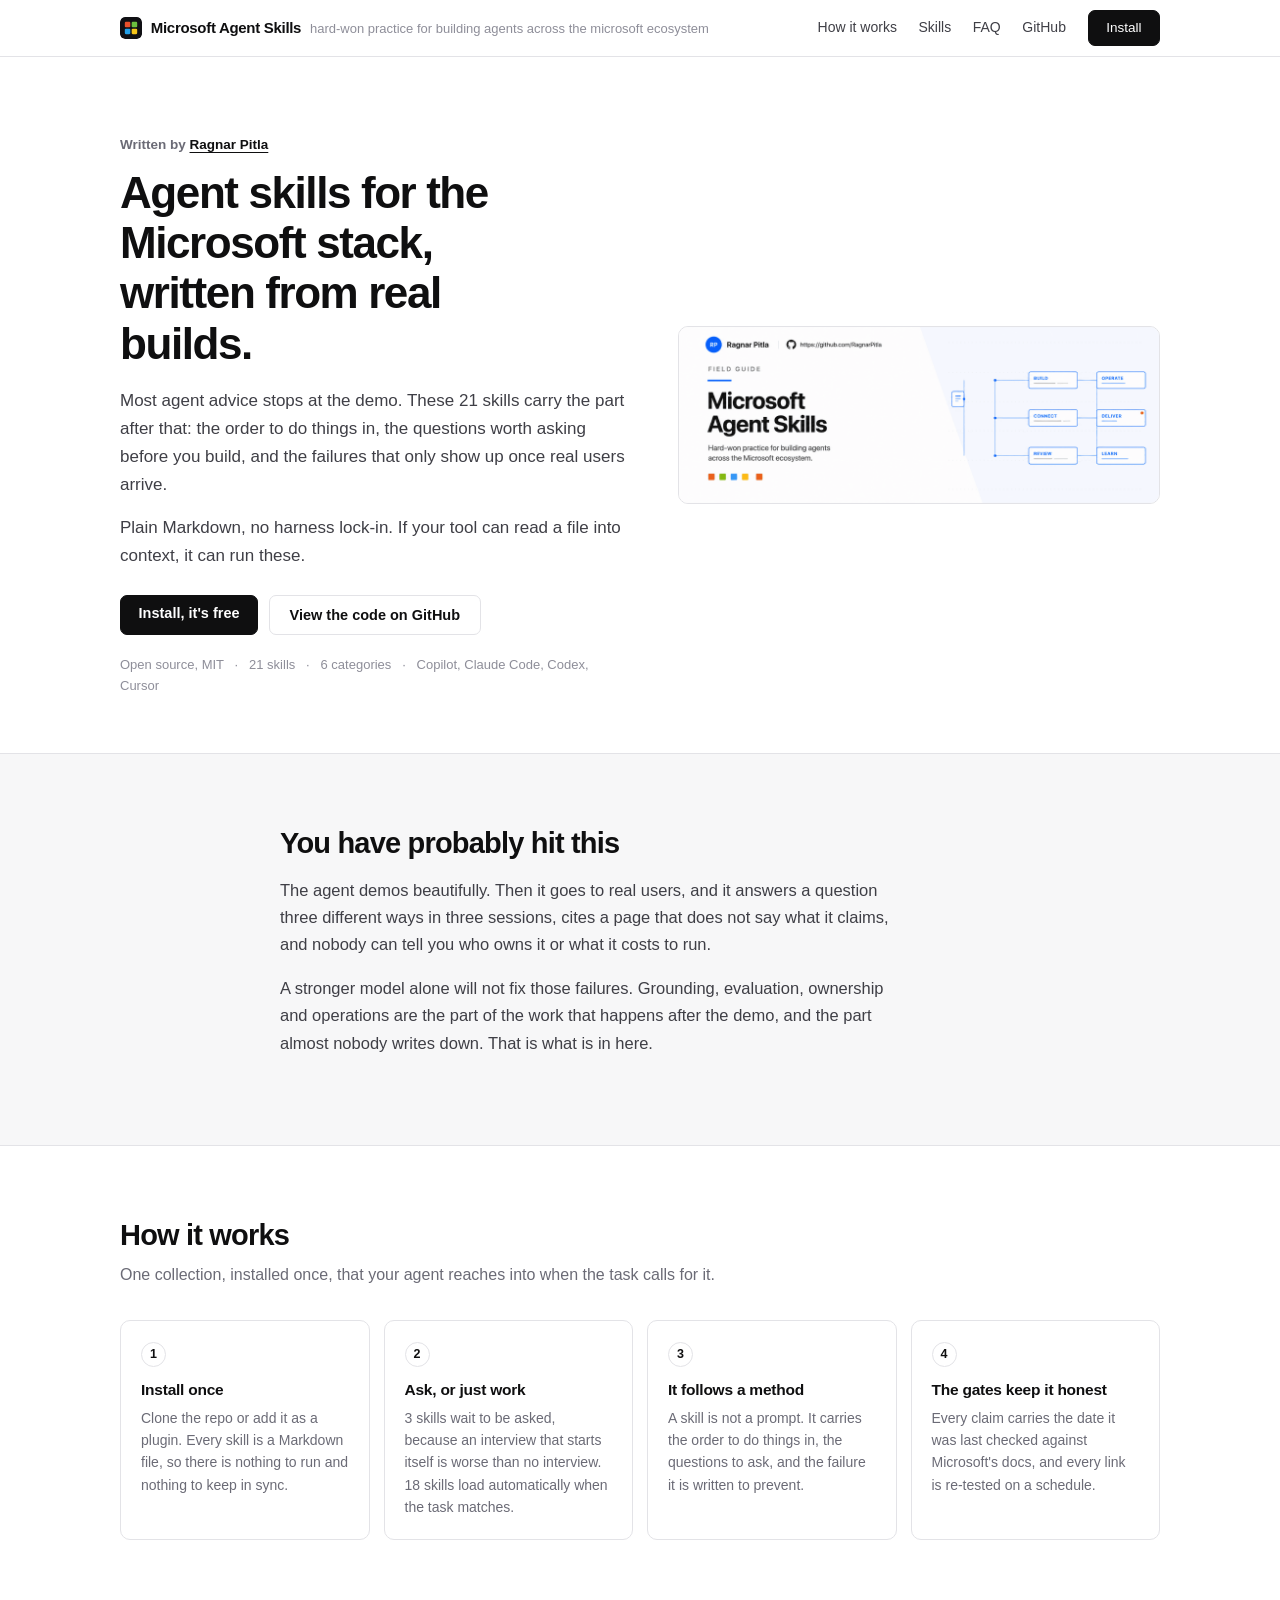
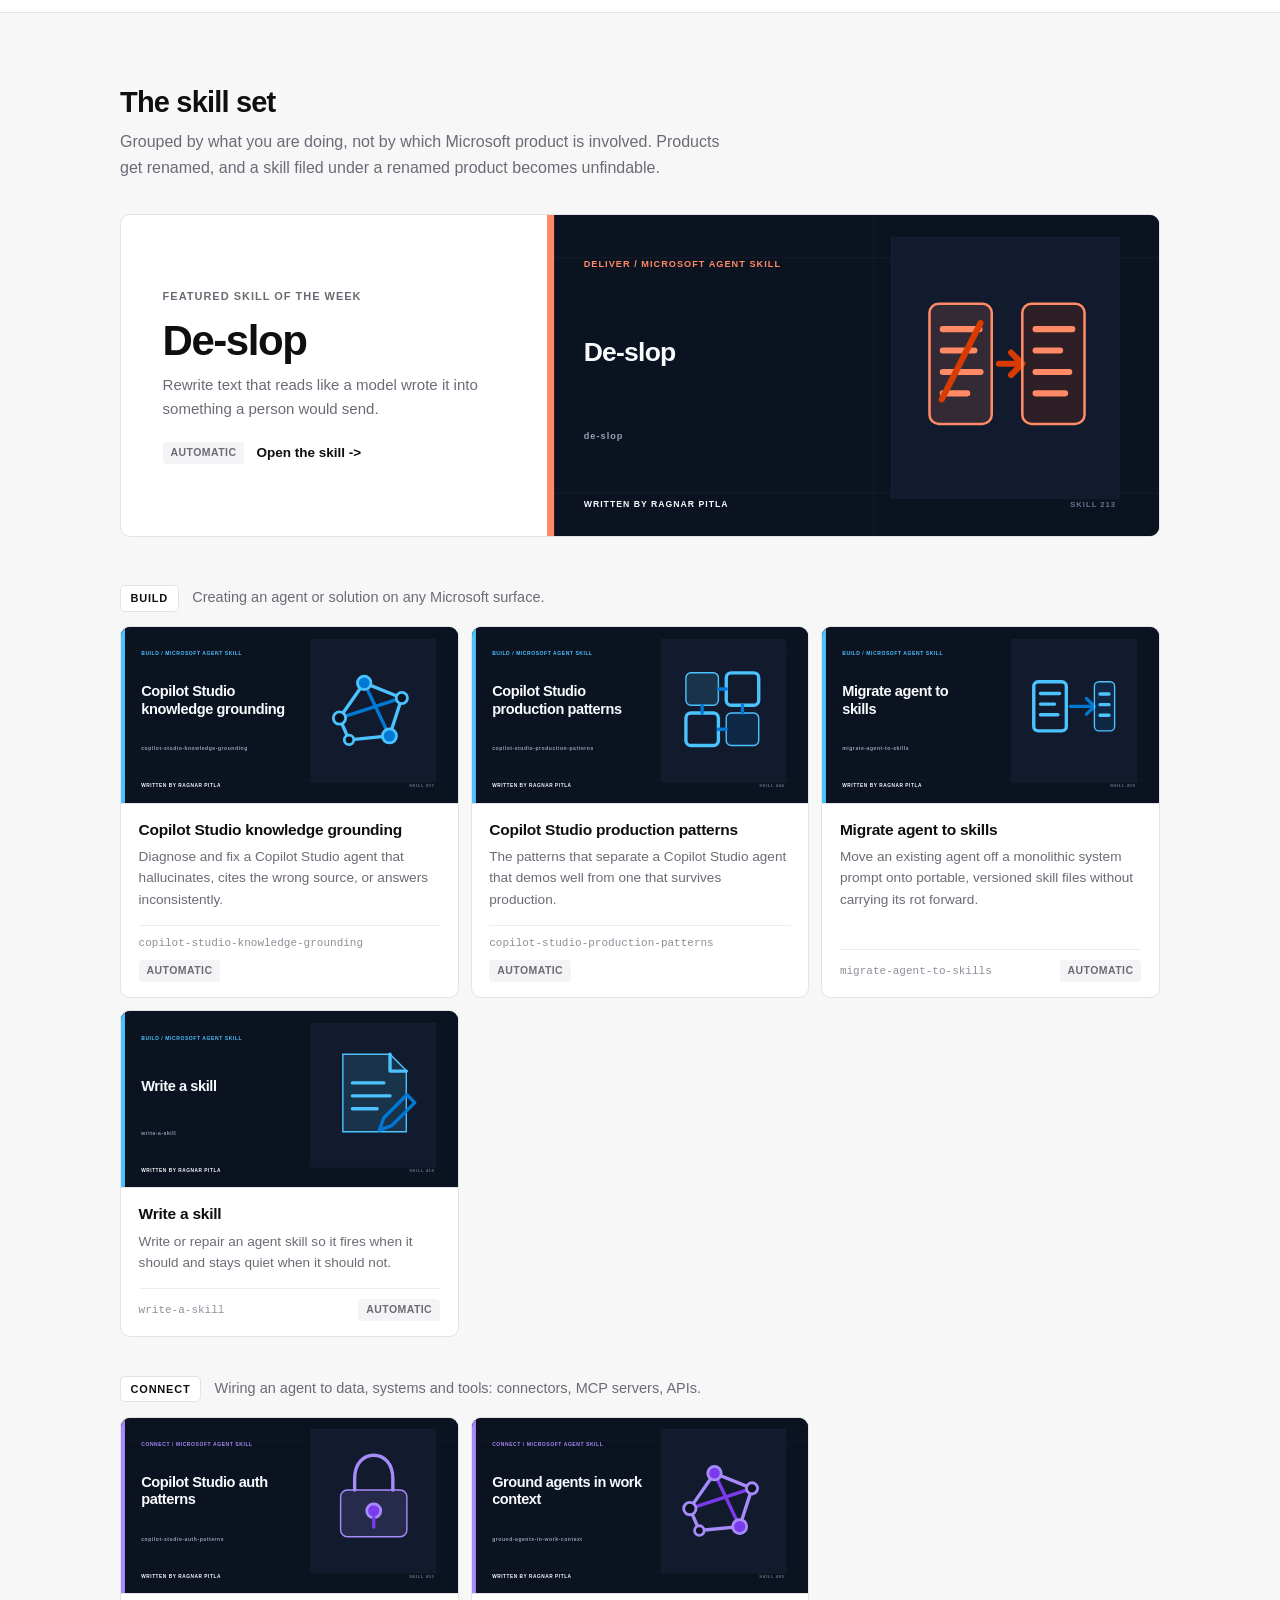
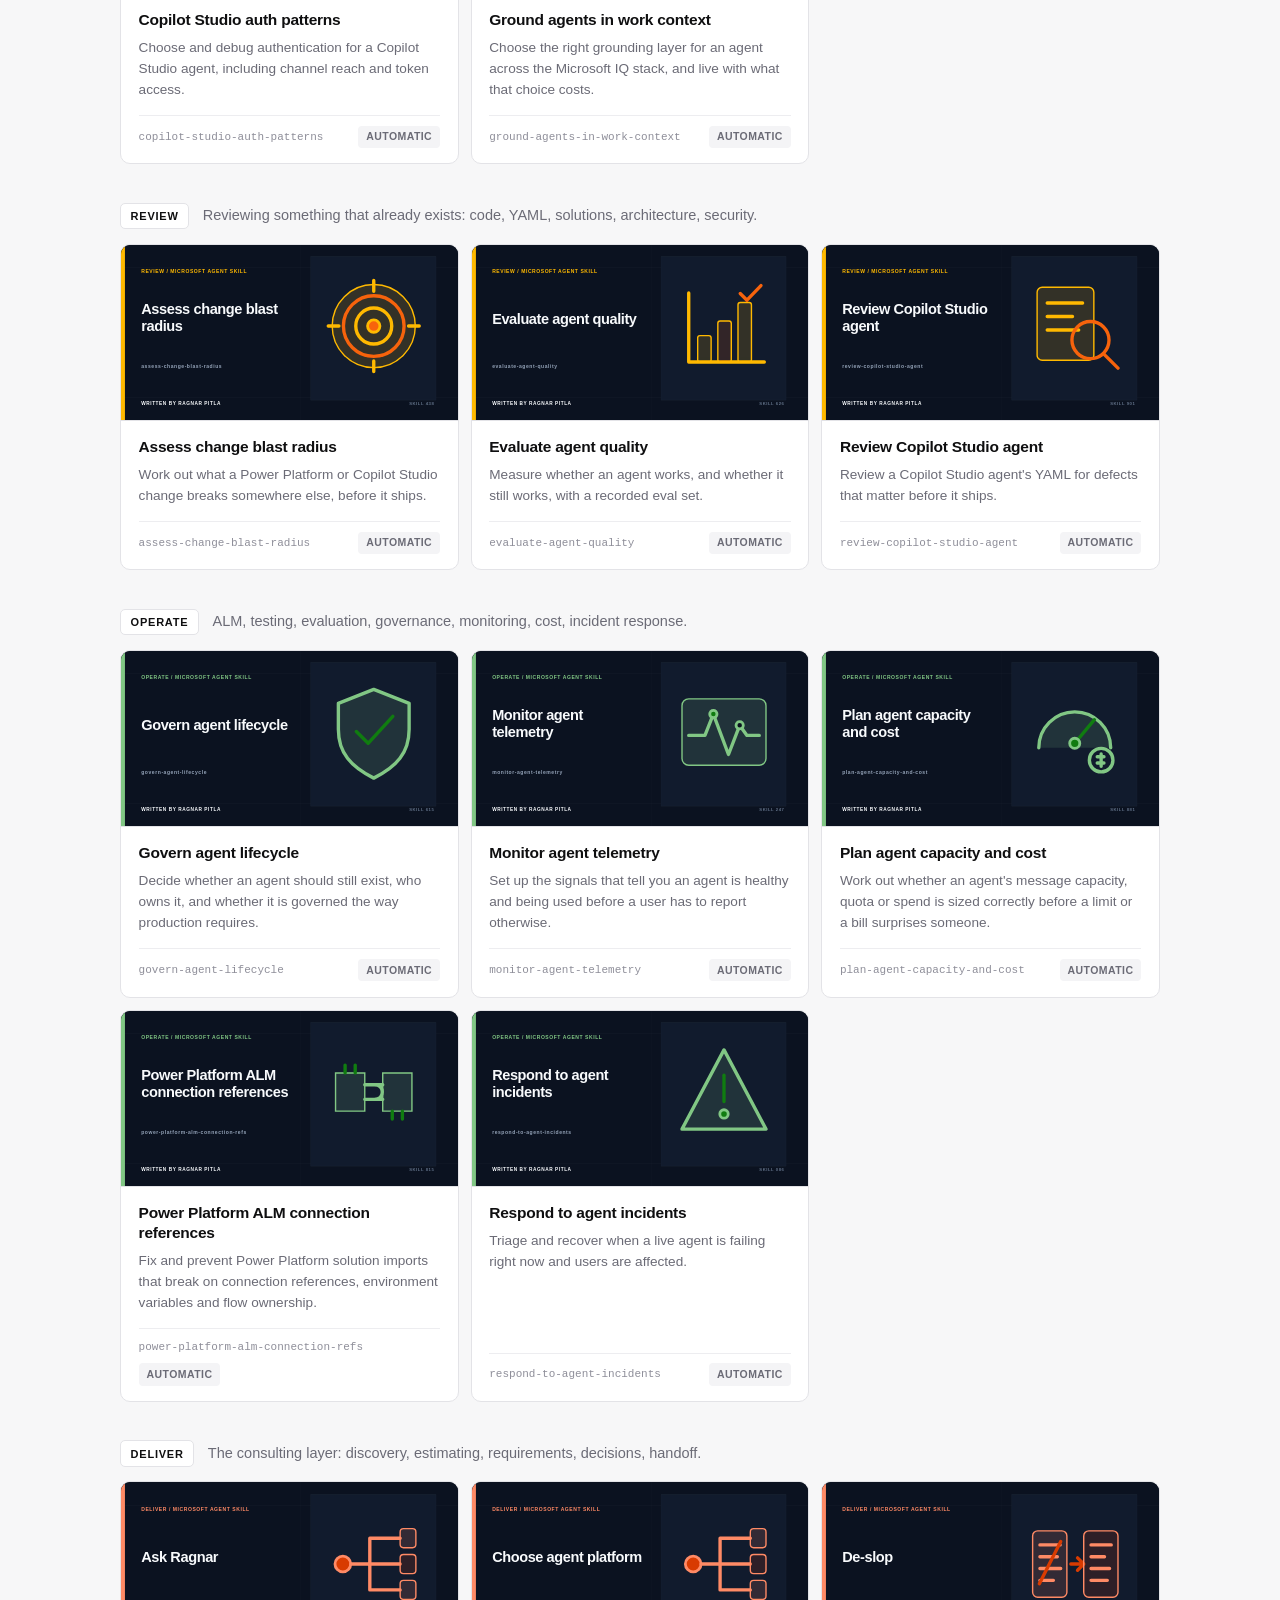
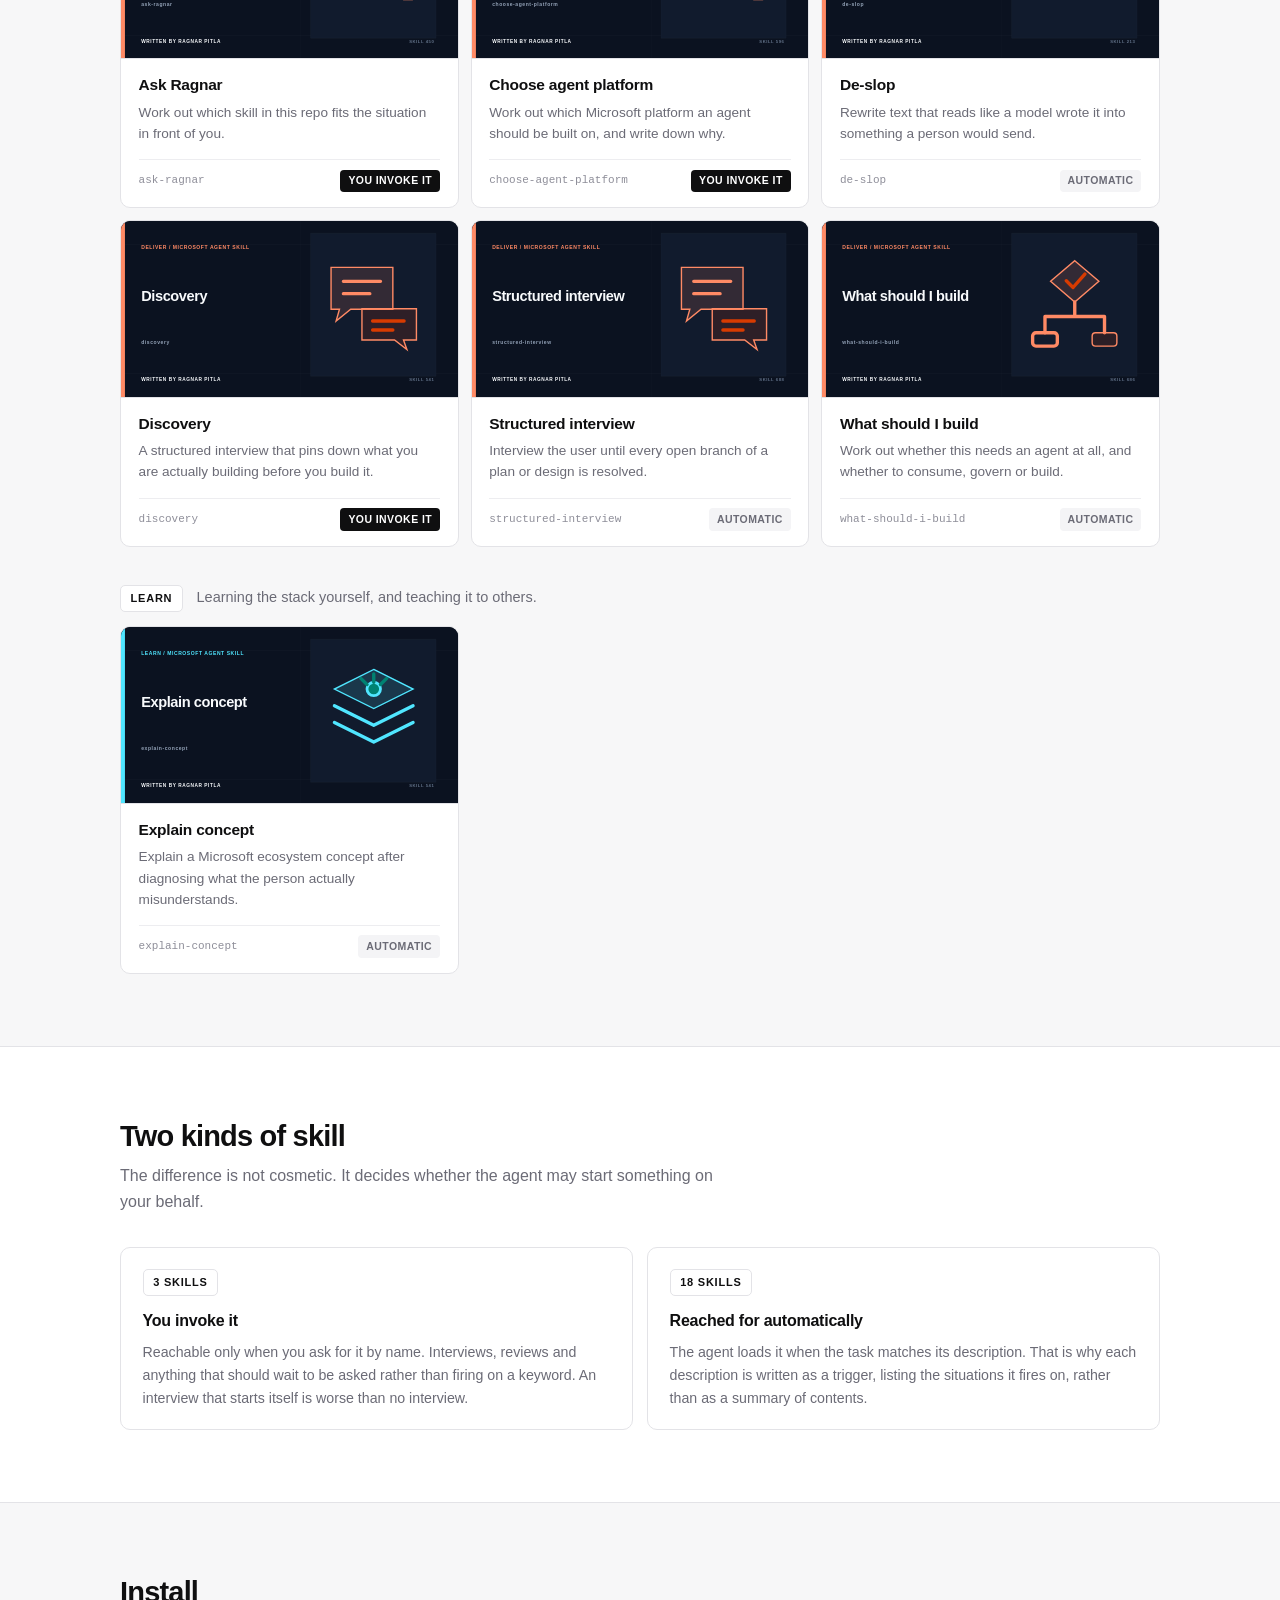
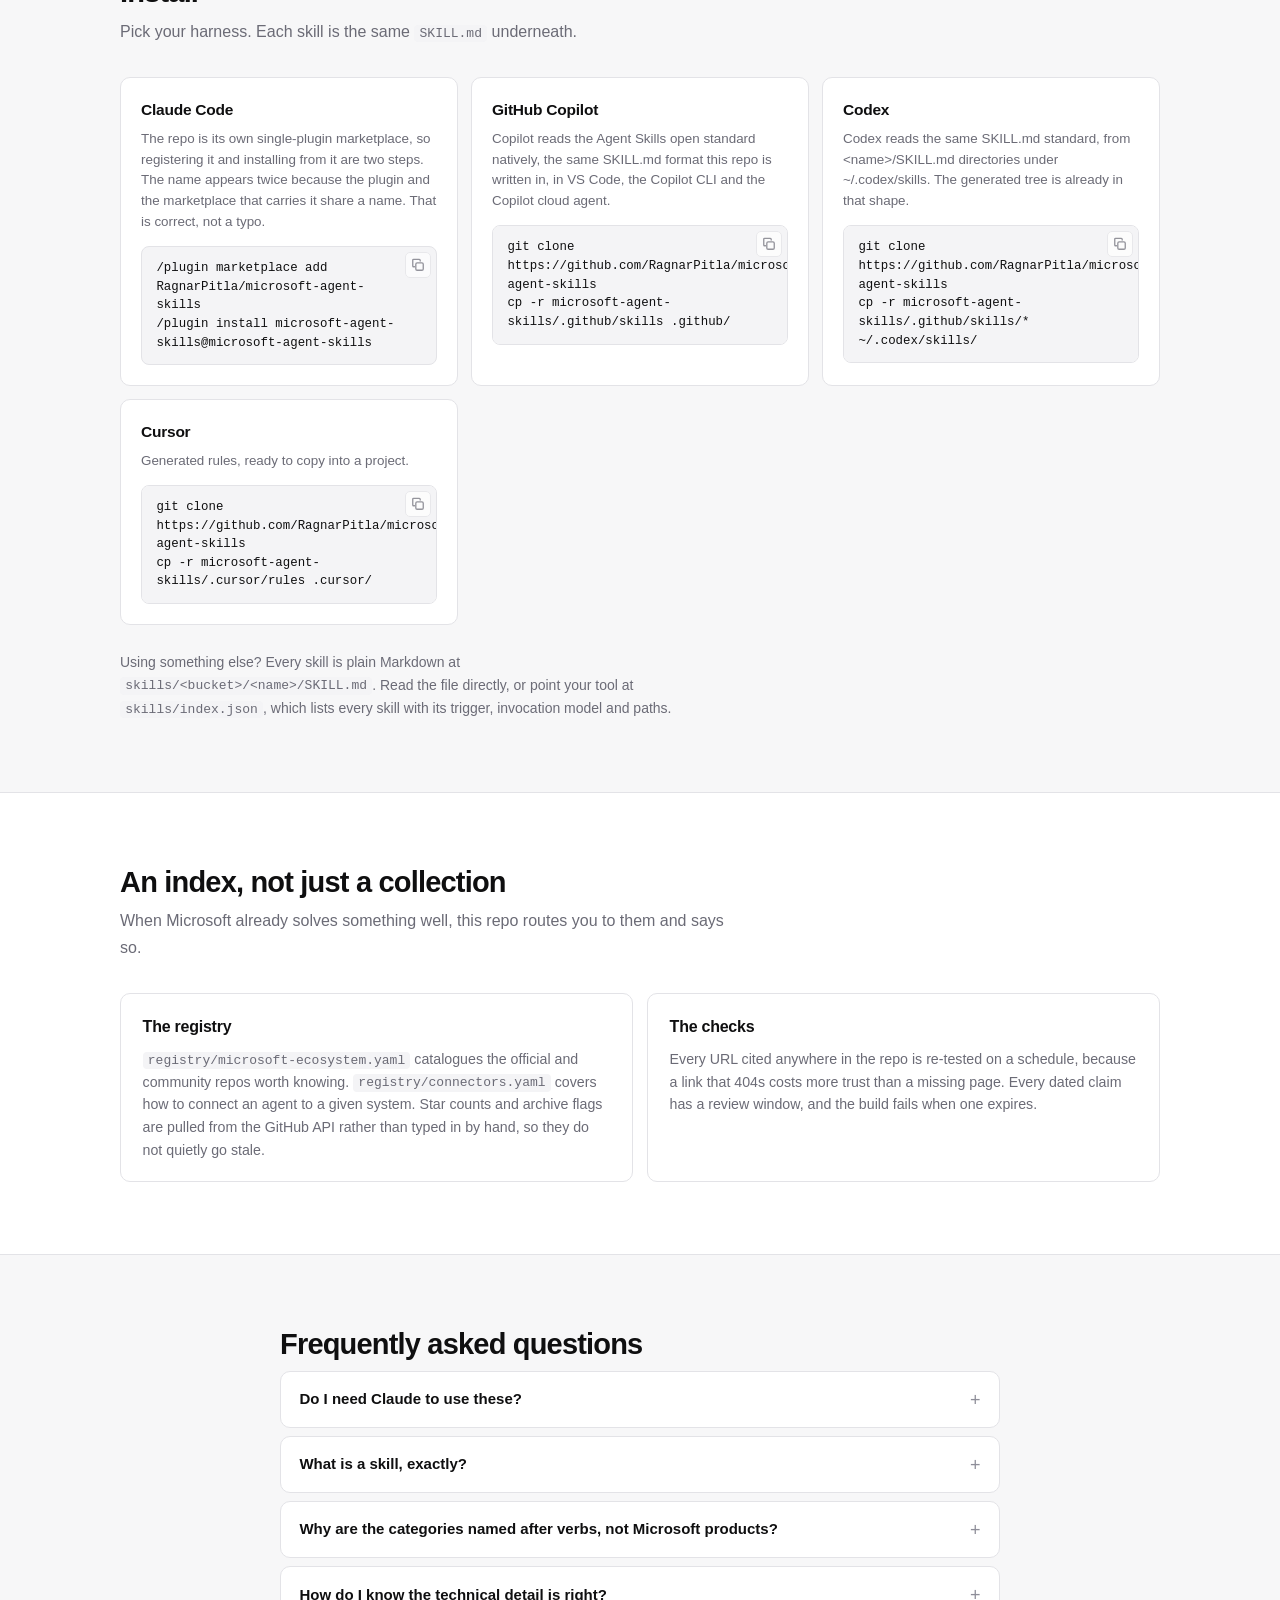
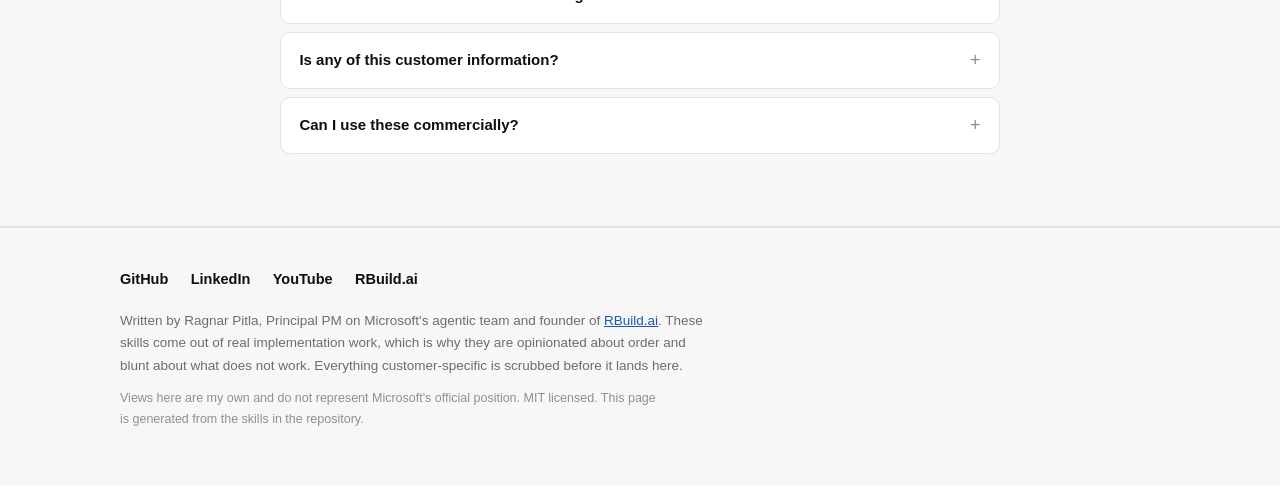
==== commit 41d11b46: "feat(site): add skill visuals and featured skill Co-authored-by: Copilot <223556219+Copilot@users.no" ====
--- a/docs/index.html
+++ b/docs/index.html
@@ -6,6 +6,7 @@
 <meta name="viewport" content="width=device-width,initial-scale=1">
 <title>Microsoft Agent Skills - Hard-won practice for building agents across the Microsoft ecosystem.</title>
 <meta name="description" content="Hard-won practice for building agents across the Microsoft ecosystem.">
+<meta name="author" content="Ragnar Pitla">
 <meta property="og:title" content="Microsoft Agent Skills">
 <meta property="og:description" content="Hard-won practice for building agents across the Microsoft ecosystem.">
 <meta property="og:image" content="https://github.com/RagnarPitla/microsoft-agent-skills/raw/main/docs/assets/readme-hero.png">
@@ -37,6 +38,7 @@
   <section class="hero">
     <div class="wrap hero-in">
       <div class="hero-copy">
+        <p class="byline">Written by <a href="https://www.linkedin.com/in/ragnarpitla">Ragnar Pitla</a></p>
         <h1>Agent skills for the Microsoft stack, written from real builds.</h1>
         <p class="lede">Most agent advice stops at the demo. These 21 skills carry the part after that: the order to do things in, the questions worth asking before you build, and the failures that only show up once real users arrive.</p>
         <p class="lede">Plain Markdown, no harness lock-in. If your tool can read a file into context, it can run these.</p>
@@ -56,7 +58,7 @@
     <div class="wrap narrow">
       <h2>You have probably hit this</h2>
       <p>The agent demos beautifully. Then it goes to real users, and it answers a question three different ways in three sessions, cites a page that does not say what it claims, and nobody can tell you who owns it or what it costs to run.</p>
-      <p>None of that is a model problem. It is the part of the work that happens after the demo, and it is the part almost nobody writes down. That is what is in here.</p>
+      <p>A stronger model alone will not fix those failures. Grounding, evaluation, ownership and operations are the part of the work that happens after the demo, and the part almost nobody writes down. That is what is in here.</p>
     </div>
   </section>
 
@@ -73,7 +75,7 @@
           <li>
             <span class="num">2</span>
             <h3>Ask, or just work</h3>
-            <p>Three skills wait to be asked, because an interview that starts itself is worse than no interview. The other eighteen load themselves when the task matches.</p>
+            <p>3 skills wait to be asked, because an interview that starts itself is worse than no interview. 18 skills load automatically when the task matches.</p>
           </li>
           <li>
             <span class="num">3</span>
@@ -93,6 +95,15 @@
     <div class="wrap">
       <h2>The skill set</h2>
       <p class="sub">Grouped by what you are doing, not by which Microsoft product is involved. Products get renamed, and a skill filed under a renamed product becomes unfindable.</p>
+      <a class="featured-skill" href="deliver/de-slop.html">
+        <span class="featured-copy">
+          <span class="featured-kicker">Featured skill of the week</span>
+          <span class="featured-title">De-slop</span>
+          <span class="featured-description">Rewrite text that reads like a model wrote it into something a person would send.</span>
+          <span class="featured-meta"><span class="badge auto">Automatic</span><span class="featured-action">Open the skill <span aria-hidden="true">-&gt;</span></span></span>
+        </span>
+        <span class="featured-art"><img src="assets/skills/de-slop.svg" alt="" width="1200" height="630"></span>
+      </a>
       <div class="buckets">
         <div class="bucket" id="build">
           <div class="bucket-head">
@@ -101,24 +112,36 @@
           </div>
           <div class="skills">
           <a class="skill" href="build/copilot-studio-knowledge-grounding.html">
-            <h3>Copilot Studio knowledge grounding</h3>
-            <p>Diagnose and fix a Copilot Studio agent that hallucinates, cites the wrong source, or answers inconsistently.</p>
-            <footer><code>copilot-studio-knowledge-grounding</code><span class="badge auto">Automatic</span></footer>
+            <div class="skill-art"><img src="assets/skills/copilot-studio-knowledge-grounding.svg" alt="" width="1200" height="630" loading="lazy"></div>
+            <div class="skill-body">
+              <h3>Copilot Studio knowledge grounding</h3>
+              <p>Diagnose and fix a Copilot Studio agent that hallucinates, cites the wrong source, or answers inconsistently.</p>
+              <div class="skill-meta"><code>copilot-studio-knowledge-grounding</code><span class="badge auto">Automatic</span></div>
+            </div>
           </a>
           <a class="skill" href="build/copilot-studio-production-patterns.html">
-            <h3>Copilot Studio production patterns</h3>
-            <p>The patterns that separate a Copilot Studio agent that demos well from one that survives production.</p>
-            <footer><code>copilot-studio-production-patterns</code><span class="badge auto">Automatic</span></footer>
+            <div class="skill-art"><img src="assets/skills/copilot-studio-production-patterns.svg" alt="" width="1200" height="630" loading="lazy"></div>
+            <div class="skill-body">
+              <h3>Copilot Studio production patterns</h3>
+              <p>The patterns that separate a Copilot Studio agent that demos well from one that survives production.</p>
+              <div class="skill-meta"><code>copilot-studio-production-patterns</code><span class="badge auto">Automatic</span></div>
+            </div>
           </a>
           <a class="skill" href="build/migrate-agent-to-skills.html">
-            <h3>Migrate agent to skills</h3>
-            <p>Move an existing agent off a monolithic system prompt onto portable, versioned skill files without carrying its rot forward.</p>
-            <footer><code>migrate-agent-to-skills</code><span class="badge auto">Automatic</span></footer>
+            <div class="skill-art"><img src="assets/skills/migrate-agent-to-skills.svg" alt="" width="1200" height="630" loading="lazy"></div>
+            <div class="skill-body">
+              <h3>Migrate agent to skills</h3>
+              <p>Move an existing agent off a monolithic system prompt onto portable, versioned skill files without carrying its rot forward.</p>
+              <div class="skill-meta"><code>migrate-agent-to-skills</code><span class="badge auto">Automatic</span></div>
+            </div>
           </a>
           <a class="skill" href="build/write-a-skill.html">
-            <h3>Write a skill</h3>
-            <p>Write or repair an agent skill so it fires when it should and stays quiet when it should not.</p>
-            <footer><code>write-a-skill</code><span class="badge auto">Automatic</span></footer>
+            <div class="skill-art"><img src="assets/skills/write-a-skill.svg" alt="" width="1200" height="630" loading="lazy"></div>
+            <div class="skill-body">
+              <h3>Write a skill</h3>
+              <p>Write or repair an agent skill so it fires when it should and stays quiet when it should not.</p>
+              <div class="skill-meta"><code>write-a-skill</code><span class="badge auto">Automatic</span></div>
+            </div>
           </a>
           </div>
         </div>
@@ -130,14 +153,20 @@
           </div>
           <div class="skills">
           <a class="skill" href="connect/copilot-studio-auth-patterns.html">
-            <h3>Copilot Studio auth patterns</h3>
-            <p>Choose and debug authentication for a Copilot Studio agent, including channel reach and token access.</p>
-            <footer><code>copilot-studio-auth-patterns</code><span class="badge auto">Automatic</span></footer>
+            <div class="skill-art"><img src="assets/skills/copilot-studio-auth-patterns.svg" alt="" width="1200" height="630" loading="lazy"></div>
+            <div class="skill-body">
+              <h3>Copilot Studio auth patterns</h3>
+              <p>Choose and debug authentication for a Copilot Studio agent, including channel reach and token access.</p>
+              <div class="skill-meta"><code>copilot-studio-auth-patterns</code><span class="badge auto">Automatic</span></div>
+            </div>
           </a>
           <a class="skill" href="connect/ground-agents-in-work-context.html">
-            <h3>Ground agents in work context</h3>
-            <p>Choose the right grounding layer for an agent across the Microsoft IQ stack, and live with what that choice costs.</p>
-            <footer><code>ground-agents-in-work-context</code><span class="badge auto">Automatic</span></footer>
+            <div class="skill-art"><img src="assets/skills/ground-agents-in-work-context.svg" alt="" width="1200" height="630" loading="lazy"></div>
+            <div class="skill-body">
+              <h3>Ground agents in work context</h3>
+              <p>Choose the right grounding layer for an agent across the Microsoft IQ stack, and live with what that choice costs.</p>
+              <div class="skill-meta"><code>ground-agents-in-work-context</code><span class="badge auto">Automatic</span></div>
+            </div>
           </a>
           </div>
         </div>
@@ -149,19 +178,28 @@
           </div>
           <div class="skills">
           <a class="skill" href="review/assess-change-blast-radius.html">
-            <h3>Assess change blast radius</h3>
-            <p>Work out what a Power Platform or Copilot Studio change breaks somewhere else, before it ships.</p>
-            <footer><code>assess-change-blast-radius</code><span class="badge auto">Automatic</span></footer>
+            <div class="skill-art"><img src="assets/skills/assess-change-blast-radius.svg" alt="" width="1200" height="630" loading="lazy"></div>
+            <div class="skill-body">
+              <h3>Assess change blast radius</h3>
+              <p>Work out what a Power Platform or Copilot Studio change breaks somewhere else, before it ships.</p>
+              <div class="skill-meta"><code>assess-change-blast-radius</code><span class="badge auto">Automatic</span></div>
+            </div>
           </a>
           <a class="skill" href="review/evaluate-agent-quality.html">
-            <h3>Evaluate agent quality</h3>
-            <p>Measure whether an agent works, and whether it still works, with a recorded eval set.</p>
-            <footer><code>evaluate-agent-quality</code><span class="badge auto">Automatic</span></footer>
+            <div class="skill-art"><img src="assets/skills/evaluate-agent-quality.svg" alt="" width="1200" height="630" loading="lazy"></div>
+            <div class="skill-body">
+              <h3>Evaluate agent quality</h3>
+              <p>Measure whether an agent works, and whether it still works, with a recorded eval set.</p>
+              <div class="skill-meta"><code>evaluate-agent-quality</code><span class="badge auto">Automatic</span></div>
+            </div>
           </a>
           <a class="skill" href="review/review-copilot-studio-agent.html">
-            <h3>Review Copilot Studio agent</h3>
-            <p>Review a Copilot Studio agent's YAML for defects that matter before it ships.</p>
-            <footer><code>review-copilot-studio-agent</code><span class="badge auto">Automatic</span></footer>
+            <div class="skill-art"><img src="assets/skills/review-copilot-studio-agent.svg" alt="" width="1200" height="630" loading="lazy"></div>
+            <div class="skill-body">
+              <h3>Review Copilot Studio agent</h3>
+              <p>Review a Copilot Studio agent's YAML for defects that matter before it ships.</p>
+              <div class="skill-meta"><code>review-copilot-studio-agent</code><span class="badge auto">Automatic</span></div>
+            </div>
           </a>
           </div>
         </div>
@@ -173,29 +211,44 @@
           </div>
           <div class="skills">
           <a class="skill" href="operate/govern-agent-lifecycle.html">
-            <h3>Govern agent lifecycle</h3>
-            <p>Decide whether an agent should still exist, who owns it, and whether it is governed the way production requires.</p>
-            <footer><code>govern-agent-lifecycle</code><span class="badge auto">Automatic</span></footer>
+            <div class="skill-art"><img src="assets/skills/govern-agent-lifecycle.svg" alt="" width="1200" height="630" loading="lazy"></div>
+            <div class="skill-body">
+              <h3>Govern agent lifecycle</h3>
+              <p>Decide whether an agent should still exist, who owns it, and whether it is governed the way production requires.</p>
+              <div class="skill-meta"><code>govern-agent-lifecycle</code><span class="badge auto">Automatic</span></div>
+            </div>
           </a>
           <a class="skill" href="operate/monitor-agent-telemetry.html">
-            <h3>Monitor agent telemetry</h3>
-            <p>Set up the signals that tell you an agent is healthy and being used before a user has to report otherwise.</p>
-            <footer><code>monitor-agent-telemetry</code><span class="badge auto">Automatic</span></footer>
+            <div class="skill-art"><img src="assets/skills/monitor-agent-telemetry.svg" alt="" width="1200" height="630" loading="lazy"></div>
+            <div class="skill-body">
+              <h3>Monitor agent telemetry</h3>
+              <p>Set up the signals that tell you an agent is healthy and being used before a user has to report otherwise.</p>
+              <div class="skill-meta"><code>monitor-agent-telemetry</code><span class="badge auto">Automatic</span></div>
+            </div>
           </a>
           <a class="skill" href="operate/plan-agent-capacity-and-cost.html">
-            <h3>Plan agent capacity and cost</h3>
-            <p>Work out whether an agent's message capacity, quota or spend is sized correctly before a limit or a bill surprises someone.</p>
-            <footer><code>plan-agent-capacity-and-cost</code><span class="badge auto">Automatic</span></footer>
+            <div class="skill-art"><img src="assets/skills/plan-agent-capacity-and-cost.svg" alt="" width="1200" height="630" loading="lazy"></div>
+            <div class="skill-body">
+              <h3>Plan agent capacity and cost</h3>
+              <p>Work out whether an agent's message capacity, quota or spend is sized correctly before a limit or a bill surprises someone.</p>
+              <div class="skill-meta"><code>plan-agent-capacity-and-cost</code><span class="badge auto">Automatic</span></div>
+            </div>
           </a>
           <a class="skill" href="operate/power-platform-alm-connection-refs.html">
-            <h3>Power Platform ALM connection references</h3>
-            <p>Fix and prevent Power Platform solution imports that break on connection references, environment variables and flow ownership.</p>
-            <footer><code>power-platform-alm-connection-refs</code><span class="badge auto">Automatic</span></footer>
+            <div class="skill-art"><img src="assets/skills/power-platform-alm-connection-refs.svg" alt="" width="1200" height="630" loading="lazy"></div>
+            <div class="skill-body">
+              <h3>Power Platform ALM connection references</h3>
+              <p>Fix and prevent Power Platform solution imports that break on connection references, environment variables and flow ownership.</p>
+              <div class="skill-meta"><code>power-platform-alm-connection-refs</code><span class="badge auto">Automatic</span></div>
+            </div>
           </a>
           <a class="skill" href="operate/respond-to-agent-incidents.html">
-            <h3>Respond to agent incidents</h3>
-            <p>Triage and recover when a live agent is failing right now and users are affected.</p>
-            <footer><code>respond-to-agent-incidents</code><span class="badge auto">Automatic</span></footer>
+            <div class="skill-art"><img src="assets/skills/respond-to-agent-incidents.svg" alt="" width="1200" height="630" loading="lazy"></div>
+            <div class="skill-body">
+              <h3>Respond to agent incidents</h3>
+              <p>Triage and recover when a live agent is failing right now and users are affected.</p>
+              <div class="skill-meta"><code>respond-to-agent-incidents</code><span class="badge auto">Automatic</span></div>
+            </div>
           </a>
           </div>
         </div>
@@ -207,34 +260,52 @@
           </div>
           <div class="skills">
           <a class="skill" href="deliver/ask-ragnar.html">
-            <h3>Ask Ragnar</h3>
-            <p>Work out which skill in this repo fits the situation in front of you.</p>
-            <footer><code>ask-ragnar</code><span class="badge you">You invoke it</span></footer>
+            <div class="skill-art"><img src="assets/skills/ask-ragnar.svg" alt="" width="1200" height="630" loading="lazy"></div>
+            <div class="skill-body">
+              <h3>Ask Ragnar</h3>
+              <p>Work out which skill in this repo fits the situation in front of you.</p>
+              <div class="skill-meta"><code>ask-ragnar</code><span class="badge you">You invoke it</span></div>
+            </div>
           </a>
           <a class="skill" href="deliver/choose-agent-platform.html">
-            <h3>Choose agent platform</h3>
-            <p>Work out which Microsoft platform an agent should be built on, and write down why.</p>
-            <footer><code>choose-agent-platform</code><span class="badge you">You invoke it</span></footer>
+            <div class="skill-art"><img src="assets/skills/choose-agent-platform.svg" alt="" width="1200" height="630" loading="lazy"></div>
+            <div class="skill-body">
+              <h3>Choose agent platform</h3>
+              <p>Work out which Microsoft platform an agent should be built on, and write down why.</p>
+              <div class="skill-meta"><code>choose-agent-platform</code><span class="badge you">You invoke it</span></div>
+            </div>
           </a>
           <a class="skill" href="deliver/de-slop.html">
-            <h3>De-slop</h3>
-            <p>Rewrite text that reads like a model wrote it into something a person would send.</p>
-            <footer><code>de-slop</code><span class="badge auto">Automatic</span></footer>
+            <div class="skill-art"><img src="assets/skills/de-slop.svg" alt="" width="1200" height="630" loading="lazy"></div>
+            <div class="skill-body">
+              <h3>De-slop</h3>
+              <p>Rewrite text that reads like a model wrote it into something a person would send.</p>
+              <div class="skill-meta"><code>de-slop</code><span class="badge auto">Automatic</span></div>
+            </div>
           </a>
           <a class="skill" href="deliver/discovery.html">
-            <h3>Discovery</h3>
-            <p>A structured interview that pins down what you are actually building before you build it.</p>
-            <footer><code>discovery</code><span class="badge you">You invoke it</span></footer>
+            <div class="skill-art"><img src="assets/skills/discovery.svg" alt="" width="1200" height="630" loading="lazy"></div>
+            <div class="skill-body">
+              <h3>Discovery</h3>
+              <p>A structured interview that pins down what you are actually building before you build it.</p>
+              <div class="skill-meta"><code>discovery</code><span class="badge you">You invoke it</span></div>
+            </div>
           </a>
           <a class="skill" href="deliver/structured-interview.html">
-            <h3>Structured interview</h3>
-            <p>Interview the user until every open branch of a plan or design is resolved.</p>
-            <footer><code>structured-interview</code><span class="badge auto">Automatic</span></footer>
+            <div class="skill-art"><img src="assets/skills/structured-interview.svg" alt="" width="1200" height="630" loading="lazy"></div>
+            <div class="skill-body">
+              <h3>Structured interview</h3>
+              <p>Interview the user until every open branch of a plan or design is resolved.</p>
+              <div class="skill-meta"><code>structured-interview</code><span class="badge auto">Automatic</span></div>
+            </div>
           </a>
           <a class="skill" href="deliver/what-should-i-build.html">
-            <h3>What should I build</h3>
-            <p>Work out whether this needs an agent at all, and whether to consume, govern or build.</p>
-            <footer><code>what-should-i-build</code><span class="badge auto">Automatic</span></footer>
+            <div class="skill-art"><img src="assets/skills/what-should-i-build.svg" alt="" width="1200" height="630" loading="lazy"></div>
+            <div class="skill-body">
+              <h3>What should I build</h3>
+              <p>Work out whether this needs an agent at all, and whether to consume, govern or build.</p>
+              <div class="skill-meta"><code>what-should-i-build</code><span class="badge auto">Automatic</span></div>
+            </div>
           </a>
           </div>
         </div>
@@ -246,9 +317,12 @@
           </div>
           <div class="skills">
           <a class="skill" href="learn/explain-concept.html">
-            <h3>Explain concept</h3>
-            <p>Explain a Microsoft ecosystem concept after diagnosing what the person actually misunderstands.</p>
-            <footer><code>explain-concept</code><span class="badge auto">Automatic</span></footer>
+            <div class="skill-art"><img src="assets/skills/explain-concept.svg" alt="" width="1200" height="630" loading="lazy"></div>
+            <div class="skill-body">
+              <h3>Explain concept</h3>
+              <p>Explain a Microsoft ecosystem concept after diagnosing what the person actually misunderstands.</p>
+              <div class="skill-meta"><code>explain-concept</code><span class="badge auto">Automatic</span></div>
+            </div>
           </a>
           </div>
         </div>
--- a/docs/assets/site.css
+++ b/docs/assets/site.css
@@ -4,6 +4,7 @@
    page and the front page read as one site. */
 
 :root {
+  color-scheme: light;
   --ink: #0f0f10;
   --ink-soft: #3f3f46;
   --muted: #6b6b76;
@@ -20,23 +21,6 @@
   --wrap: 1120px;
 }
 
-@media (prefers-color-scheme: dark) {
-  :root {
-    --ink: #f4f4f6;
-    --ink-soft: #d3d3da;
-    --muted: #9d9daa;
-    --faint: #85858f;
-    --line: #2a2a31;
-    --line-soft: #212127;
-    --bg: #0d0d10;
-    --band: #131317;
-    --card: #131317;
-    --code-bg: #17171c;
-    --accent: #f4f4f6;
-    --link: #7fb2f5;
-  }
-}
-
 * { box-sizing: border-box; }
 
 html { scroll-behavior: smooth; }
@@ -50,6 +34,13 @@
 }
 
 a { color: var(--link); }
+
+a:focus-visible,
+button:focus-visible,
+summary:focus-visible {
+  outline: 3px solid var(--link);
+  outline-offset: 3px;
+}
 
 code {
   font: 13px/1.5 ui-monospace, "SF Mono", Menlo, Consolas, monospace;
@@ -189,6 +180,15 @@
   max-width: 17ch;
 }
 
+.byline {
+  margin: 0 0 .75rem;
+  color: var(--muted);
+  font-size: 13.5px;
+  font-weight: 650;
+}
+
+.byline a { color: var(--ink); text-underline-offset: 3px; }
+
 .hero .lede { margin: 0 0 .9rem; font-size: clamp(15.5px, 1.6vw, 17px); color: var(--ink-soft); max-width: 56ch; }
 
 .cta { display: flex; gap: .65rem; flex-wrap: wrap; margin: 1.6rem 0 0; }
@@ -246,6 +246,75 @@
 
 /* ------------------------------------------------------------------ skills */
 
+.featured-skill {
+  display: grid;
+  grid-template-columns: minmax(0, .82fr) minmax(0, 1.18fr);
+  min-height: 300px;
+  margin: 0 0 clamp(2rem, 4vw, 3rem);
+  overflow: hidden;
+  border: 1px solid var(--line);
+  border-radius: var(--radius);
+  background: var(--card);
+  color: inherit;
+  text-decoration: none;
+  transition: border-color .15s, transform .15s;
+}
+
+.featured-skill:hover { border-color: var(--muted); transform: translateY(-2px); }
+
+.featured-copy {
+  display: flex;
+  flex-direction: column;
+  justify-content: center;
+  padding: clamp(1.4rem, 3.5vw, 2.6rem);
+}
+
+.featured-kicker {
+  display: block;
+  margin-bottom: .8rem;
+  color: var(--muted);
+  font-size: 11px;
+  font-weight: 800;
+  letter-spacing: .09em;
+  text-transform: uppercase;
+}
+
+.featured-title {
+  display: block;
+  margin-bottom: .6rem;
+  color: var(--ink);
+  font-size: clamp(27px, 3.4vw, 42px);
+  font-weight: 800;
+  letter-spacing: -.035em;
+  line-height: 1.08;
+}
+
+.featured-description {
+  display: block;
+  color: var(--muted);
+  font-size: 15px;
+  line-height: 1.6;
+}
+
+.featured-meta {
+  display: flex;
+  align-items: center;
+  gap: .75rem;
+  flex-wrap: wrap;
+  margin-top: 1.3rem;
+}
+
+.featured-action { color: var(--ink); font-size: 13.5px; font-weight: 700; }
+
+.featured-art {
+  display: block;
+  min-height: 100%;
+  overflow: hidden;
+  background: #0b1220;
+}
+
+.featured-art img { display: block; width: 100%; height: 100%; object-fit: cover; }
+
 .buckets { display: flex; flex-direction: column; gap: clamp(1.75rem, 3vw, 2.5rem); }
 .bucket { scroll-margin-top: 72px; }
 .bucket-head { display: flex; align-items: baseline; gap: .85rem; flex-wrap: wrap; margin-bottom: .9rem; }
@@ -264,26 +333,30 @@
   color: var(--ink);
 }
 
-.skills { display: grid; grid-template-columns: repeat(auto-fill, minmax(255px, 1fr)); gap: 12px; }
+.skills { display: grid; grid-template-columns: repeat(auto-fill, minmax(270px, 1fr)); gap: 12px; }
 
 .skill {
   display: flex;
   flex-direction: column;
+  overflow: hidden;
   text-decoration: none;
   color: inherit;
   background: var(--card);
   border: 1px solid var(--line);
   border-radius: var(--radius);
-  padding: 1.05rem 1.15rem .95rem;
   transition: border-color .15s, transform .15s;
 }
 
 .skill:hover { border-color: var(--muted); transform: translateY(-2px); }
+.skill-art { display: block; aspect-ratio: 1200 / 630; overflow: hidden; background: #0b1220; border-bottom: 1px solid var(--line); }
+.skill-art img { display: block; width: 100%; height: 100%; object-fit: cover; transition: transform .2s; }
+.skill:hover .skill-art img { transform: scale(1.015); }
+.skill-body { display: flex; flex-direction: column; flex: 1; padding: 1rem 1.1rem .95rem; }
 .skill h3 { margin: 0 0 .4rem; font-size: 15.5px; font-weight: 700; letter-spacing: -.015em; line-height: 1.3; }
 .skill p { margin: 0 0 .95rem; font-size: 13.6px; color: var(--muted); line-height: 1.55; flex: 1; }
 
-.skill footer { display: flex; align-items: center; justify-content: space-between; gap: .5rem; flex-wrap: wrap; border-top: 1px solid var(--line-soft); padding-top: .6rem; }
-.skill footer code { font-size: 11px; background: none; padding: 0; color: var(--faint); }
+.skill-meta { display: flex; align-items: center; justify-content: space-between; gap: .5rem; flex-wrap: wrap; border-top: 1px solid var(--line-soft); padding-top: .6rem; }
+.skill-meta code { font-size: 11px; background: none; padding: 0; color: var(--faint); }
 
 .badge { font-size: 10.5px; font-weight: 800; letter-spacing: .04em; padding: .16rem .5rem; border-radius: 4px; white-space: nowrap; text-transform: uppercase; }
 .badge.you { background: var(--accent); color: var(--bg); }
@@ -319,12 +392,19 @@
 
 .doc { padding: clamp(2rem, 5vw, 3.25rem) 0 clamp(2.5rem, 5vw, 4rem); }
 
+.doc-hero { display: grid; grid-template-columns: minmax(0, .9fr) minmax(0, 1.1fr); gap: clamp(1.75rem, 4vw, 3.5rem); align-items: center; }
+.doc-intro { min-width: 0; }
+.doc-visual { margin: 0; overflow: hidden; border: 1px solid var(--line); border-radius: var(--radius); background: #0b1220; }
+.doc-visual img { display: block; width: 100%; height: auto; }
+.doc-copy { max-width: 800px; margin: 0 auto; }
+
 .crumb { margin: 0 0 1rem; font-size: 13px; color: var(--faint); display: flex; gap: .45rem; }
 .crumb a { color: var(--muted); text-decoration: none; }
 .crumb a:hover { color: var(--ink); text-decoration: underline; }
 
 .doc-title { margin: 0 0 .6rem; font-size: clamp(27px, 4vw, 38px); font-weight: 800; letter-spacing: -.03em; line-height: 1.15; }
 .doc-sub { margin: 0 0 1.2rem; font-size: 17px; color: var(--ink-soft); }
+.doc-intro .byline { margin-bottom: .65rem; }
 
 .doc-meta { display: flex; align-items: center; gap: .75rem; flex-wrap: wrap; padding-bottom: 1.4rem; border-bottom: 1px solid var(--line); }
 .doc-meta code { font-size: 12.5px; }
@@ -392,6 +472,10 @@
   .hero-art { order: -1; }
   .hero h1 { max-width: none; }
   .brand-note { display: none; }
+  .featured-skill { grid-template-columns: 1fr; }
+  .featured-art { order: -1; min-height: 0; aspect-ratio: 1200 / 630; }
+  .doc-hero { grid-template-columns: 1fr; }
+  .doc-visual { order: -1; }
 }
 
 @media (max-width: 660px) {
